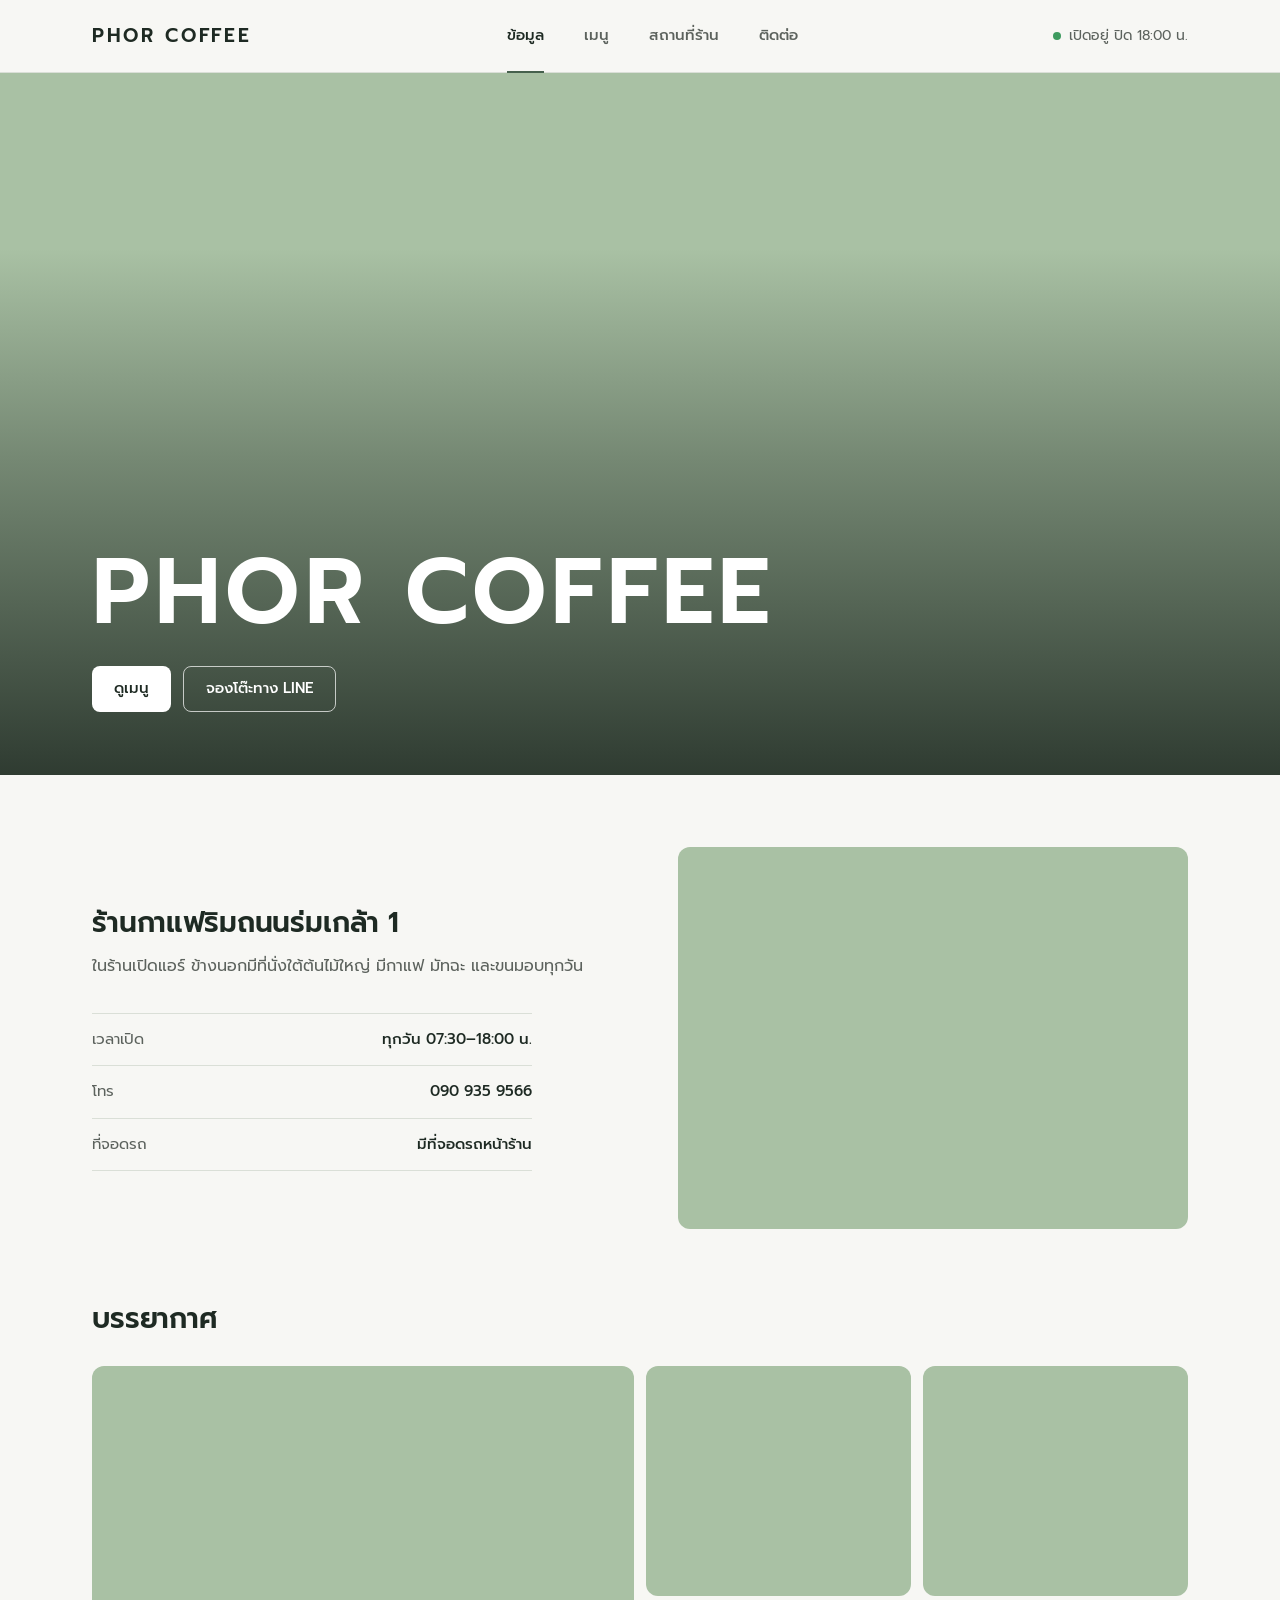
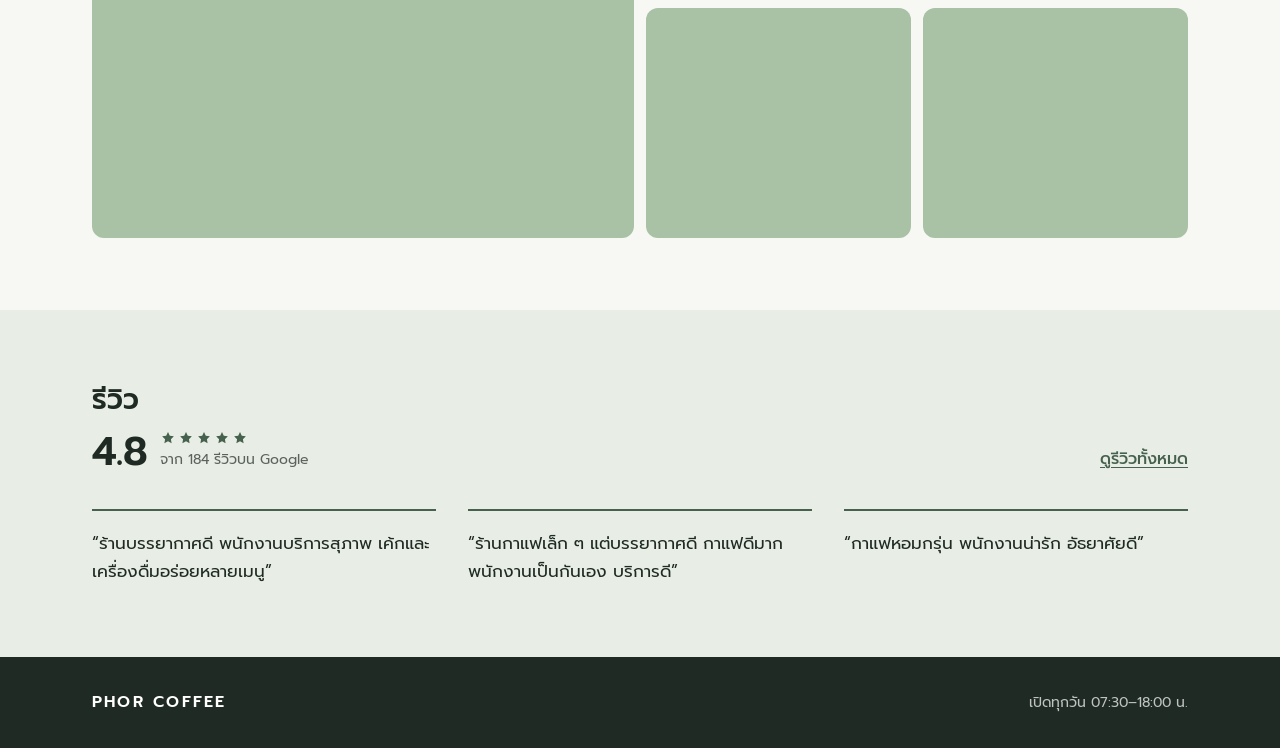
==== index.html @ 8ebaa5cd "Add files via upload" ====
<!doctype html>
<html lang="th">
<head>
<meta charset="utf-8">
<meta name="viewport" content="width=device-width, initial-scale=1, viewport-fit=cover">
<title>PHOR COFFEE ร้านกาแฟลาดกระบัง</title>
<meta name="description" content="PHOR COFFEE ร้านกาแฟสเปเชียลตี้ในบ้านสีเขียว ถนนร่มเกล้า 1 ลาดกระบัง กรุงเทพฯ เปิดทุกวัน 07:30–18:00 น. จองโต๊ะทาง LINE">
<!-- เว็บตัวอย่าง: กันไม่ให้ Google เก็บหน้า ลบบรรทัดนี้เมื่อร้านอนุมัติและขึ้นเว็บจริง -->
<meta name="robots" content="noindex, nofollow">
<meta name="theme-color" content="#F7F7F4">
<meta property="og:type" content="website">
<meta property="og:locale" content="th_TH">
<meta property="og:title" content="PHOR COFFEE ร้านกาแฟลาดกระบัง">
<meta property="og:description" content="ร้านกาแฟในบ้านสีเขียว ถนนร่มเกล้า 1 เปิดทุกวัน 07:30–18:00 น.">
<link rel="preconnect" href="https://fonts.googleapis.com">
<link rel="preconnect" href="https://fonts.gstatic.com" crossorigin>
<link rel="preconnect" href="https://lh3.googleusercontent.com">
<link href="https://fonts.googleapis.com/css2?family=Prompt:wght@300;400;500;600&display=swap" rel="stylesheet">
<link rel="stylesheet" href="assets/style.css">
</head>
<body>

<svg width="0" height="0" style="position:absolute" aria-hidden="true">
  <symbol id="i-star" viewBox="0 0 24 24"><path d="m12 3 2.7 5.6 6.1.9-4.4 4.3 1 6.1L12 17l-5.4 2.9 1-6.1L3.2 9.5l6.1-.9z"/></symbol>
  <symbol id="i-phone" viewBox="0 0 24 24"><path d="M5.5 4h3l1.8 4.5-2.2 1.4a11 11 0 0 0 6 6l1.4-2.2L20 15.5v3a1.5 1.5 0 0 1-1.6 1.5A16 16 0 0 1 4 5.6 1.5 1.5 0 0 1 5.5 4z"/></symbol>
  <symbol id="i-chat" viewBox="0 0 24 24"><path d="M20 11.5c0 4.1-3.6 7.5-8 7.5-1.1 0-2.2-.2-3.2-.6L4 20l1.3-3.6A7.2 7.2 0 0 1 4 11.5C4 7.4 7.6 4 12 4s8 3.4 8 7.5z"/></symbol>
  <symbol id="i-mail" viewBox="0 0 24 24"><rect x="3" y="5" width="18" height="14" rx="2"/><path d="m3.5 7 8.5 6 8.5-6"/></symbol>
  <symbol id="i-fb" viewBox="0 0 24 24"><path d="M14 21v-7h2.5l.5-3h-3V9.2c0-.9.3-1.5 1.6-1.5H17V5.1c-.3 0-1.2-.1-2.3-.1C12.4 5 11 6.4 11 8.9V11H8.5v3H11v7"/></symbol>
  <symbol id="i-ig" viewBox="0 0 24 24"><rect x="3.5" y="3.5" width="17" height="17" rx="5"/><circle cx="12" cy="12" r="4"/><circle cx="17" cy="7" r=".6"/></symbol>
  <symbol id="i-copy" viewBox="0 0 24 24"><rect x="9" y="9" width="11" height="11" rx="2"/><path d="M5 15V6a2 2 0 0 1 2-2h8"/></symbol>
  <symbol id="i-nav" viewBox="0 0 24 24"><path d="M3.5 11 20 4l-7 16.5-2-7.5z"/></symbol>
  <symbol id="i-chev" viewBox="0 0 24 24"><path d="m9 6 6 6-6 6"/></symbol>
</svg>

<header class="site-header">
  <div class="container header-row">
    <a href="index.html" class="brand" id="brand">PHOR COFFEE</a>
    <nav class="nav" aria-label="เมนูหลัก">
      <a href="index.html" aria-current="page">ข้อมูล</a>
      <a href="menu.html">เมนู</a>
      <a href="location.html">สถานที่ร้าน</a>
      <a href="contact.html">ติดต่อ</a>
    </nav>
    <div class="status" id="status" aria-live="polite"><span class="dot"></span><span class="txt"></span></div>
  </div>
</header>

<main id="main">
  <article class="page" id="page-info">
    <section class="hero">
      <img id="heroImg" alt="หน้าร้าน PHOR COFFEE อาคารสีเขียวริมถนนร่มเกล้า 1" fetchpriority="high" referrerpolicy="no-referrer">
      <div class="hero-content">
        <div class="container">
          <h1 id="heroTitle"></h1>
          <div class="actions">
            <a class="btn btn-light" href="menu.html">ดูเมนู</a>
            <a class="btn btn-outline-light js-line" target="_blank" rel="noopener">จองโต๊ะทาง LINE</a>
          </div>
        </div>
      </div>
    </section>


    <section class="section">
      <div class="container about">
        <div>
          <h2 class="h-sec" id="aboutTitle"></h2>
          <p class="prose muted" id="aboutText"></p>
          <dl class="quick" id="quick"></dl>
        </div>
        <figure class="ph" id="aboutImg"></figure>
      </div>
    </section>

    <section class="section">
      <div class="container">
        <h2 class="h-sec">บรรยากาศ</h2>
        <div class="gallery" id="gallery"></div>
      </div>
    </section>

    <section class="section-alt">
      <div class="container">
        <div class="reviews-head">
          <div>
            <h2 class="h-sec">รีวิว</h2>
            <div class="rating"><strong id="ratingNum"></strong><span><span class="stars" id="ratingStars"></span><span class="muted" id="ratingCount" style="font-size:14px"></span></span></div>
          </div>
          <a class="link js-gmaps" target="_blank" rel="noopener">ดูรีวิวทั้งหมด</a>
        </div>
        <ul class="quotes" id="quotes"></ul>
      </div>
    </section>
  </article>
</main>

<footer class="site-footer">
  <div class="container footer-grid">
    <span class="brand">PHOR COFFEE</span>
    <span id="footHours"></span>
  </div>
</footer>

<div class="mobile-bar">
  <a class="btn btn-secondary" id="barCall"><svg class="i" aria-hidden="true"><use href="#i-phone"/></svg>โทร</a>
  <a class="btn btn-primary js-line" target="_blank" rel="noopener">จองโต๊ะ</a>
</div>

<script src="assets/data.js"></script>
<script src="assets/common.js"></script>
<script src="assets/home.js"></script>
</body>
</html>
---- assets/style.css ----
/* ---------- tokens (สีทั้งหมดมาจากตัวอาคารร้าน) ---------- */
:root{
  --ink:#1E2A23;        /* เขียวเข้ม: ตัวหนังสือหลัก */
  --sage-700:#46614D;   /* เขียวเซจเข้ม: ปุ่ม ลิงก์ */
  --sage-800:#3A5240;   /* hover ของปุ่ม */
  --sage-300:#A9C1A4;   /* เขียวเซจผนังร้าน: พื้นตกแต่ง */
  --sage-100:#E8EEE5;   /* เขียวจาง: พื้นส่วน */
  --plaster:#F7F7F4;    /* ขาวปูน: พื้นหลังหลัก */
  --white:#FFFFFF;
  --stone:#5C625D;      /* เทาอิฐ: ข้อความรอง */
  --line:#DADFD7;       /* เส้นแบ่ง */

  --fs-xs:13px; --fs-sm:14px; --fs-md:16px; --fs-lg:20px; --fs-xl:28px; --fs-2xl:clamp(30px,4vw,40px);
  --r-sm:8px; --r-md:12px;
  --maxw:1160px; --gutter:clamp(16px,4vw,32px);
}
*,*::before,*::after{box-sizing:border-box}
*{margin:0;padding:0}
html{-webkit-text-size-adjust:100%;scroll-padding-top:120px}
body{font-family:'Prompt',system-ui,-apple-system,sans-serif;font-size:var(--fs-md);font-weight:400;line-height:1.7;color:var(--ink);background:var(--plaster);min-height:100vh;display:flex;flex-direction:column;-webkit-font-smoothing:antialiased}
img{display:block;max-width:100%}
a{color:inherit;text-decoration:none}
button{font:inherit;color:inherit;background:none;border:0;cursor:pointer}
svg.i{width:20px;height:20px;flex:none;fill:none;stroke:currentColor;stroke-width:1.6;stroke-linecap:round;stroke-linejoin:round}
:focus-visible{outline:2px solid var(--sage-700);outline-offset:3px;border-radius:4px}
.container{width:100%;max-width:var(--maxw);margin-inline:auto;padding-inline:var(--gutter)}

/* ---------- ตัวอักษร ---------- */
h1,h2,h3{font-weight:600;line-height:1.3;letter-spacing:-.005em}
.h-page{font-size:var(--fs-2xl)}
.h-sec{font-size:var(--fs-xl);margin-bottom:12px}
.muted{color:var(--stone)}
.prose{max-width:62ch;text-wrap:pretty}

/* ---------- ปุ่ม ---------- */
.btn{display:inline-flex;align-items:center;justify-content:center;gap:8px;min-height:46px;padding:0 22px;border-radius:var(--r-sm);font-size:15px;font-weight:500;transition:background-color .15s,color .15s,border-color .15s}
.btn-primary{background:var(--sage-700);color:var(--white)}
.btn-primary:hover{background:var(--sage-800)}
.btn-secondary{border:1px solid var(--ink);color:var(--ink)}
.btn-secondary:hover{background:var(--ink);color:var(--white)}
.btn-light{background:var(--white);color:var(--ink)}
.btn-light:hover{background:var(--sage-100)}
.btn-outline-light{border:1px solid rgba(255,255,255,.7);color:var(--white)}
.btn-outline-light:hover{background:rgba(255,255,255,.12)}
.link{color:var(--sage-700);font-weight:500;text-decoration:underline;text-underline-offset:3px;text-decoration-thickness:1px}
.link:hover{color:var(--sage-800)}

/* ---------- header ---------- */
.site-header{position:sticky;top:0;z-index:40;background:rgba(247,247,244,.96);backdrop-filter:saturate(1.2) blur(8px);border-bottom:1px solid var(--line)}
.header-row{display:flex;align-items:center;justify-content:space-between;gap:24px;height:72px}
.brand{font-size:19px;font-weight:600;letter-spacing:.14em}
.nav{display:flex;gap:4px;height:100%}
.nav a{position:relative;display:flex;align-items:center;padding:0 18px;font-size:15px;font-weight:500;color:var(--stone);transition:color .15s}
.nav a:hover{color:var(--ink)}
.nav a[aria-current="page"]{color:var(--ink)}
.nav a[aria-current="page"]::after{content:"";position:absolute;left:18px;right:18px;bottom:-1px;height:2px;background:var(--sage-700)}
.status{display:flex;align-items:center;gap:8px;font-size:var(--fs-sm);color:var(--stone);white-space:nowrap}
.status .dot{width:8px;height:8px;border-radius:50%;background:#A3A7A2}
.status.is-open .dot{background:#3E9B5F}
@media (max-width:860px){
  .header-row{height:56px}
  .status{display:none}
  .nav{position:absolute;left:0;right:0;top:56px;height:46px;background:var(--plaster);border-top:1px solid var(--line);display:grid;grid-template-columns:repeat(4,1fr);gap:0;padding:0 8px}
  .nav a{justify-content:center;padding:0 4px;font-size:14px}
  .nav a[aria-current="page"]::after{left:14%;right:14%}
  .site-header{padding-bottom:46px}
}

/* ---------- pages ---------- */
main{flex:1}
.page{animation:enter .28s ease-out}
@keyframes enter{from{opacity:0}to{opacity:1}}
.page-intro{padding:56px 0 32px;border-bottom:1px solid var(--line);margin-bottom:48px}
.section{padding:72px 0}
.section + .section{padding-top:0}
.section-alt{background:var(--sage-100);padding:72px 0}

/* ---------- รูป ---------- */
.ph{position:relative;overflow:hidden;background:var(--sage-300);border-radius:var(--r-md)}
.ph img{width:100%;height:100%;object-fit:cover}
.ph.failed img{display:none}

/* ===== หน้า: ข้อมูล ===== */
.hero{position:relative;height:min(78vh,720px);min-height:460px;background:var(--sage-300);overflow:hidden;color:var(--white)}
.hero img{position:absolute;inset:0;width:100%;height:100%;object-fit:cover;object-position:center 40%}
.hero::after{content:"";position:absolute;inset:0;background:linear-gradient(to top,rgba(20,30,24,.82) 0%,rgba(20,30,24,.35) 45%,rgba(20,30,24,0) 75%)}
.hero-content{position:absolute;inset:auto 0 0 0;z-index:1;padding-bottom:clamp(36px,7vh,64px)}
.hero h1{font-size:clamp(44px,8vw,92px);font-weight:600;letter-spacing:.05em;line-height:1.05;margin-bottom:24px}
.hero .actions{display:flex;flex-wrap:wrap;gap:12px}


.about{display:grid;grid-template-columns:1fr 1fr;gap:clamp(32px,6vw,80px);align-items:center}
.about .ph{aspect-ratio:4/3}
.quick{margin-top:32px;border-top:1px solid var(--line);max-width:440px}
.quick div{display:flex;justify-content:space-between;gap:16px;padding:13px 0;border-bottom:1px solid var(--line);font-size:15px}
.quick dt{color:var(--stone)}
.quick dd{font-weight:500;text-align:right}
.quick a:hover{color:var(--sage-700)}
@media (max-width:860px){.about{grid-template-columns:1fr}.about .ph{order:-1}}

.gallery{display:grid;grid-template-columns:repeat(4,1fr);grid-auto-rows:clamp(150px,18vw,230px);gap:12px;margin-top:28px}
.gallery .ph:first-child{grid-column:span 2;grid-row:span 2}
@media (max-width:760px){.gallery{grid-template-columns:1fr 1fr;grid-auto-rows:150px;gap:8px}}

.reviews-head{display:flex;flex-wrap:wrap;align-items:flex-end;justify-content:space-between;gap:16px}
.rating{display:flex;align-items:center;gap:12px}
.rating strong{font-size:40px;font-weight:600;line-height:1}
.stars{display:flex;gap:2px;color:var(--sage-700)}
.stars svg{width:16px;height:16px;fill:currentColor;stroke:none}
.quotes{display:grid;grid-template-columns:repeat(3,1fr);gap:32px;margin-top:36px;list-style:none}
.quotes li{border-top:2px solid var(--sage-700);padding-top:18px}
.quotes blockquote{font-size:17px;line-height:1.65;text-wrap:pretty}
@media (max-width:860px){.quotes{grid-template-columns:1fr;gap:24px}}

/* ===== หน้า: เมนู ===== */
.folders{display:grid;grid-template-columns:repeat(3,minmax(0,1fr));justify-items:center;align-items:end;gap:24px;padding-top:30px}
@media (max-width:860px){
  /* แถบเลื่อนตัดของที่ล้นออกไป จึงต้องเว้นที่ด้านบนไว้ให้แผ่นเมนูกางขึ้นมา */
  #page-menu .page-intro{margin-bottom:0}
  .folders{display:flex;gap:18px;overflow-x:auto;overscroll-behavior-x:contain;scroll-snap-type:x mandatory;scroll-padding-inline:var(--gutter);padding:56px var(--gutter) 20px;margin-inline:calc(var(--gutter) * -1);scrollbar-width:none}
  .folders::-webkit-scrollbar{display:none}
  .folders > .gf-root{scroll-snap-align:center}
}
.menu-list{margin-top:48px;scroll-margin-top:140px}
.menu-list-head{display:flex;align-items:baseline;justify-content:space-between;gap:16px;padding-bottom:12px;border-bottom:1px solid var(--ink)}
.menu-list-head h2{font-size:var(--fs-xl)}
.menu-list-head span{font-size:var(--fs-sm);color:var(--stone)}
.menu-list ul{list-style:none;columns:2;column-gap:clamp(40px,7vw,96px)}
.menu-list ul.swap{animation:list-in .35s ease-out}
@keyframes list-in{from{opacity:0;transform:translateY(6px)}to{opacity:1;transform:none}}
@media (max-width:760px){.menu-list ul{columns:1}}
.menu-item{display:flex;align-items:baseline;gap:12px;padding:14px 0;border-bottom:1px solid var(--line);break-inside:avoid;scroll-margin-top:160px}
.menu-item .name{font-weight:500}
.menu-item .desc{display:block;font-size:var(--fs-sm);color:var(--stone);font-weight:400;margin-top:2px}
.menu-item .leader{flex:1;min-width:16px;border-bottom:1px dotted #B9BEB6;transform:translateY(-5px)}
.menu-item .price{font-weight:500;font-variant-numeric:tabular-nums;white-space:nowrap}
.menu-item.flash{animation:flash 1.8s ease-out}
@keyframes flash{0%,35%{background:var(--sage-100);box-shadow:0 0 0 10px var(--sage-100)}100%{background:transparent;box-shadow:0 0 0 10px transparent}}
.menu-foot{margin-top:40px;font-size:var(--fs-sm);color:var(--stone)}

/* ----- แฟ้มกระจก: ดัดแปลงจากคอมโพเนนต์ Glass Folder Cards (กระจกขุ่นแบบสว่าง) ----- */
.gf-root{
  --gf-px:0; --gf-py:0;
  --gf-ease:cubic-bezier(.2,.8,.2,1);
  --gf-spring:cubic-bezier(.34,1.36,.5,1);
  --gf-hinge:0deg; --gf-lift:42px; --gf-spread:0px; --gf-fan:0deg; --gf-stack:15px;
  --gf-ink:var(--ink); --gf-ink-soft:rgba(30,42,35,.58);
  position:relative;display:inline-block;flex:none;vertical-align:top;
  font-family:'Prompt',system-ui,sans-serif;-webkit-tap-highlight-color:transparent;isolation:isolate;
}
.gf-root:hover,.gf-root:focus-within{--gf-hinge:-11deg;--gf-lift:-34px;--gf-spread:8px;--gf-fan:1.4deg;--gf-stack:10px}
.gf-root[data-open]{--gf-hinge:-24deg;--gf-lift:-96px;--gf-spread:40px;--gf-fan:5deg;--gf-stack:30px}
.gf-stage{position:absolute;left:0;top:0;width:340px;height:272px;transform-origin:0 0}
.gf-tilt{position:absolute;inset:0;transform:perspective(1400px) rotateX(calc(var(--gf-py) * -3deg)) rotateY(calc(var(--gf-px) * 4deg));transition:transform .9s var(--gf-ease)}
.gf-shadow{position:absolute;left:18px;right:18px;bottom:-6px;height:60px;border-radius:40px;background:rgba(30,42,35,.30);filter:blur(22px);transform:translateX(calc(var(--gf-px) * -8px));transition:transform .9s var(--gf-ease),opacity .9s var(--gf-ease)}
.gf-back{position:absolute;inset:0;overflow:hidden;background:linear-gradient(180deg,#eef2ec 0%,#dfe6dc 100%)}
.gf-art{position:absolute;left:-12px;top:-12px;width:364px;height:296px;max-width:none;object-fit:cover;opacity:0;filter:blur(14px) saturate(.6);transform:translate(calc(var(--gf-px) * -7px),calc(var(--gf-py) * -6px)) scale(1.02);transition:transform 1.1s var(--gf-ease),opacity 1.2s var(--gf-ease),filter 1.2s var(--gf-ease)}
.gf-art.is-loaded{opacity:1;filter:none}
.gf-back-sheen{position:absolute;inset:0;pointer-events:none;background:linear-gradient(180deg,rgba(255,255,255,.22) 0%,rgba(255,255,255,0) 22%),radial-gradient(120% 80% at 80% 0%,rgba(255,255,255,.16),rgba(255,255,255,0) 60%)}
.gf-rim{position:absolute;left:0;top:0;max-width:none;overflow:visible;pointer-events:none;fill:none}
.gf-back-rim{width:340px;height:272px}
.gf-back-rim path{stroke:rgba(255,255,255,.45);stroke-width:1}

.gf-files{position:absolute;inset:0;z-index:5;pointer-events:none;clip-path:inset(-400px -400px 10px -400px)}
.gf-sheet-slot{display:contents}
.gf-sheet{all:unset;box-sizing:border-box;position:absolute;left:34px;top:96px;width:272px;height:184px;border-radius:16px;overflow:hidden;cursor:pointer;pointer-events:auto;
  background:linear-gradient(180deg,#ffffff 0%,#f4f5f1 100%);
  box-shadow:inset 0 1px 0 rgba(255,255,255,.9),0 0 0 .5px rgba(30,42,35,.12),0 10px 26px -8px rgba(20,30,24,.28);
  transform-origin:50% 100%;
  transform:translate(calc(var(--gf-jx) + var(--gf-slot) * var(--gf-spread)),calc(var(--gf-lift) + var(--gf-depth) * var(--gf-stack) * -1)) rotate(calc(var(--gf-jr) + var(--gf-slot) * var(--gf-fan)));
  transition:transform .75s var(--gf-spring) calc(var(--gf-depth) * 40ms),box-shadow .4s var(--gf-ease),translate .9s var(--gf-ease),opacity .9s var(--gf-ease)}
.gf-sheet--art{background:#1e2a23}
.gf-root[data-open] .gf-sheet:hover,.gf-root[data-open] .gf-sheet:focus-visible{
  transform:translate(calc(var(--gf-jx) + var(--gf-slot) * var(--gf-spread)),calc(var(--gf-lift) + var(--gf-depth) * var(--gf-stack) * -1 - 18px)) rotate(calc(var(--gf-slot) * var(--gf-fan) * .6));
  box-shadow:inset 0 1px 0 rgba(255,255,255,.9),0 0 0 .5px rgba(30,42,35,.12),0 22px 40px -12px rgba(20,30,24,.42);transition-delay:0s}
.gf-sheet:focus-visible{outline:2px solid var(--sage-700);outline-offset:2px}
.gf-sheet-art{position:absolute;left:0;top:0;width:272px;height:184px;max-width:none;object-fit:cover;opacity:0;filter:blur(10px);transition:opacity .9s var(--gf-ease),filter .9s var(--gf-ease)}
.gf-sheet-art.is-loaded{opacity:1;filter:none}
.gf-sheet--art::after{content:"";position:absolute;inset:0;border-radius:inherit;pointer-events:none;background:linear-gradient(180deg,rgba(0,0,0,.46) 0%,rgba(0,0,0,0) 36%);box-shadow:inset 0 0 0 1px rgba(255,255,255,.2)}
.gf-sheet-head{position:absolute;left:14px;right:14px;top:10px;z-index:1;display:flex;align-items:baseline;justify-content:space-between;gap:10px;white-space:nowrap}
.gf-sheet-name{overflow:hidden;text-overflow:ellipsis;font-size:14px;font-weight:500;color:var(--ink)}
.gf-sheet-meta{flex:none;font-size:12px;font-variant-numeric:tabular-nums;color:rgba(30,42,35,.55)}
.gf-sheet--art .gf-sheet-name{color:#fff}
.gf-sheet--art .gf-sheet-meta{color:rgba(255,255,255,.78)}
.gf-lines{position:absolute;left:14px;right:14px;top:44px;display:flex;flex-direction:column;gap:9px}
.gf-lines i{display:block;height:5px;border-radius:3px;background:rgba(30,42,35,.08)}
.gf-lines i:first-child{height:9px;margin-bottom:4px;background:rgba(30,42,35,.14)}

.gf-front{position:absolute;left:0;top:74px;width:340px;height:198px;z-index:10;-webkit-backdrop-filter:blur(22px) saturate(1.5);backdrop-filter:blur(22px) saturate(1.5);transform-origin:50% 100%;transform:perspective(760px) rotateX(var(--gf-hinge));transition:transform .8s var(--gf-spring),translate 1s var(--gf-ease),opacity 1s var(--gf-ease)}
.gf-tint{position:absolute;inset:0;background:linear-gradient(180deg,rgba(255,255,255,.16) 0%,rgba(255,255,255,.5) 42%,rgba(251,251,248,.93) 100%)}
.gf-spec{position:absolute;inset:0;pointer-events:none;mix-blend-mode:soft-light;opacity:.9;background:radial-gradient(260px 200px at calc(50% + var(--gf-px) * 46%) calc(30% + var(--gf-py) * 40%),rgba(255,255,255,.5),rgba(255,255,255,0) 70%)}
.gf-front-rim{width:340px;height:198px}
.gf-front-rim path{stroke-width:2.4;transition:stroke-width .3s var(--gf-ease)}
.gf-hit{all:unset;position:absolute;inset:0;z-index:1;cursor:pointer}
.gf-hit:focus-visible ~ .gf-label .gf-title{text-decoration:underline;text-decoration-thickness:1.5px;text-underline-offset:5px}
.gf-front:has(.gf-hit:focus-visible) .gf-front-rim path{stroke-width:5}
.gf-label{position:absolute;left:28px;bottom:30px;z-index:2;display:flex;flex-direction:column;gap:2px;max-width:220px;pointer-events:none;color:var(--gf-ink)}
.gf-title{font-size:21px;font-weight:600;line-height:1.3;overflow:hidden;text-overflow:ellipsis;white-space:nowrap}
.gf-meta{display:flex;align-items:center;gap:7px;font-size:13px;color:var(--gf-ink-soft);white-space:nowrap}
.gf-meta::before{content:"";width:7px;height:7px;border-radius:50%;background:var(--sage-700);transform:scale(0);transition:transform .35s var(--gf-spring)}
.gf-root[data-active] .gf-meta::before{transform:scale(1)}
.gf-root[data-active] .gf-meta{color:var(--sage-700)}

.gf-root:not([data-entered]) .gf-back,.gf-root:not([data-entered]) .gf-back-rim{translate:0 22px;opacity:0}
.gf-root:not([data-entered]) .gf-sheet{translate:0 -120px;opacity:0}
.gf-root:not([data-entered]) .gf-front{translate:0 46px;opacity:0}
.gf-root:not([data-entered]) .gf-shadow{opacity:0}
.gf-back,.gf-back-rim{transition:translate 1s var(--gf-ease),opacity .9s var(--gf-ease)}
.gf-root[data-entered] .gf-sheet{transition-delay:calc(var(--gf-depth) * 40ms),0s,calc(.18s + var(--gf-depth) * 90ms),calc(.18s + var(--gf-depth) * 90ms)}
.gf-root[data-entered] .gf-front{transition-delay:0s,.42s,.42s}
@media (prefers-reduced-motion:reduce){
  .gf-root *,.gf-root *::before,.gf-root *::after{transition-duration:0s!important;transition-delay:0s!important;animation:none!important}
  .gf-tilt{transform:none}
}

/* ===== หน้า: สถานที่ร้าน ===== */
.loc{display:grid;grid-template-columns:1.3fr 1fr;gap:clamp(28px,5vw,64px);align-items:start}
.map{aspect-ratio:4/3;border-radius:var(--r-md);overflow:hidden;background:var(--sage-100);border:1px solid var(--line)}
.map iframe{width:100%;height:100%;border:0;display:block}
.detail{border-top:1px solid var(--line)}
.detail > div{padding:20px 0;border-bottom:1px solid var(--line)}
.detail dt{font-size:var(--fs-sm);color:var(--stone);margin-bottom:4px}
.detail dd{font-weight:500}
.copy-btn{display:inline-flex;align-items:center;gap:6px;margin-top:8px;font-size:var(--fs-sm);font-weight:500;color:var(--sage-700)}
.copy-btn svg{width:16px;height:16px}
.copy-btn:hover{color:var(--sage-800)}
.hours{width:100%;border-collapse:collapse;font-size:15px}
.hours td{padding:3px 0}
.hours td:last-child{text-align:right;font-variant-numeric:tabular-nums}
.hours .today td{font-weight:600;color:var(--sage-700)}
.loc .actions{display:flex;flex-wrap:wrap;gap:12px;margin-top:24px}
@media (max-width:860px){.loc{grid-template-columns:1fr}}

/* ===== หน้า: ติดต่อ ===== */
.contact{display:grid;grid-template-columns:1fr 1fr;gap:clamp(32px,6vw,80px);align-items:start}
.contact .ph{aspect-ratio:5/4}
.channels{list-style:none;border-top:1px solid var(--line)}
.channels a{display:flex;align-items:center;gap:16px;padding:20px 4px;border-bottom:1px solid var(--line);transition:background-color .15s}
.channels a:hover{background:var(--white)}
.channels .ic{display:grid;place-items:center;width:44px;height:44px;border-radius:50%;background:var(--sage-100);color:var(--sage-700);flex:none}
.channels small{display:block;font-size:var(--fs-sm);color:var(--stone)}
.channels b{font-weight:500;word-break:break-word}
.channels .go{margin-left:auto;color:var(--stone)}
@media (max-width:860px){.contact{grid-template-columns:1fr}.contact .ph{aspect-ratio:16/10;order:-1}}

/* ---------- footer ---------- */
.site-footer{background:var(--ink);color:rgba(255,255,255,.72);font-size:var(--fs-sm);padding:32px 0}
.footer-grid{display:flex;flex-wrap:wrap;align-items:center;justify-content:space-between;gap:12px 24px}
.site-footer .brand{color:var(--white);font-size:16px}

/* ---------- แถบล่างบนมือถือ ---------- */
.mobile-bar{display:none}
@media (max-width:760px){
  .mobile-bar{display:grid;grid-template-columns:1fr 1fr;gap:10px;position:fixed;left:0;right:0;bottom:0;z-index:40;padding:10px var(--gutter) calc(10px + env(safe-area-inset-bottom));background:var(--white);border-top:1px solid var(--line)}
  .site-footer{padding-bottom:calc(100px + env(safe-area-inset-bottom))}
}
@media (prefers-reduced-motion:reduce){*{animation:none!important;transition:none!important}}
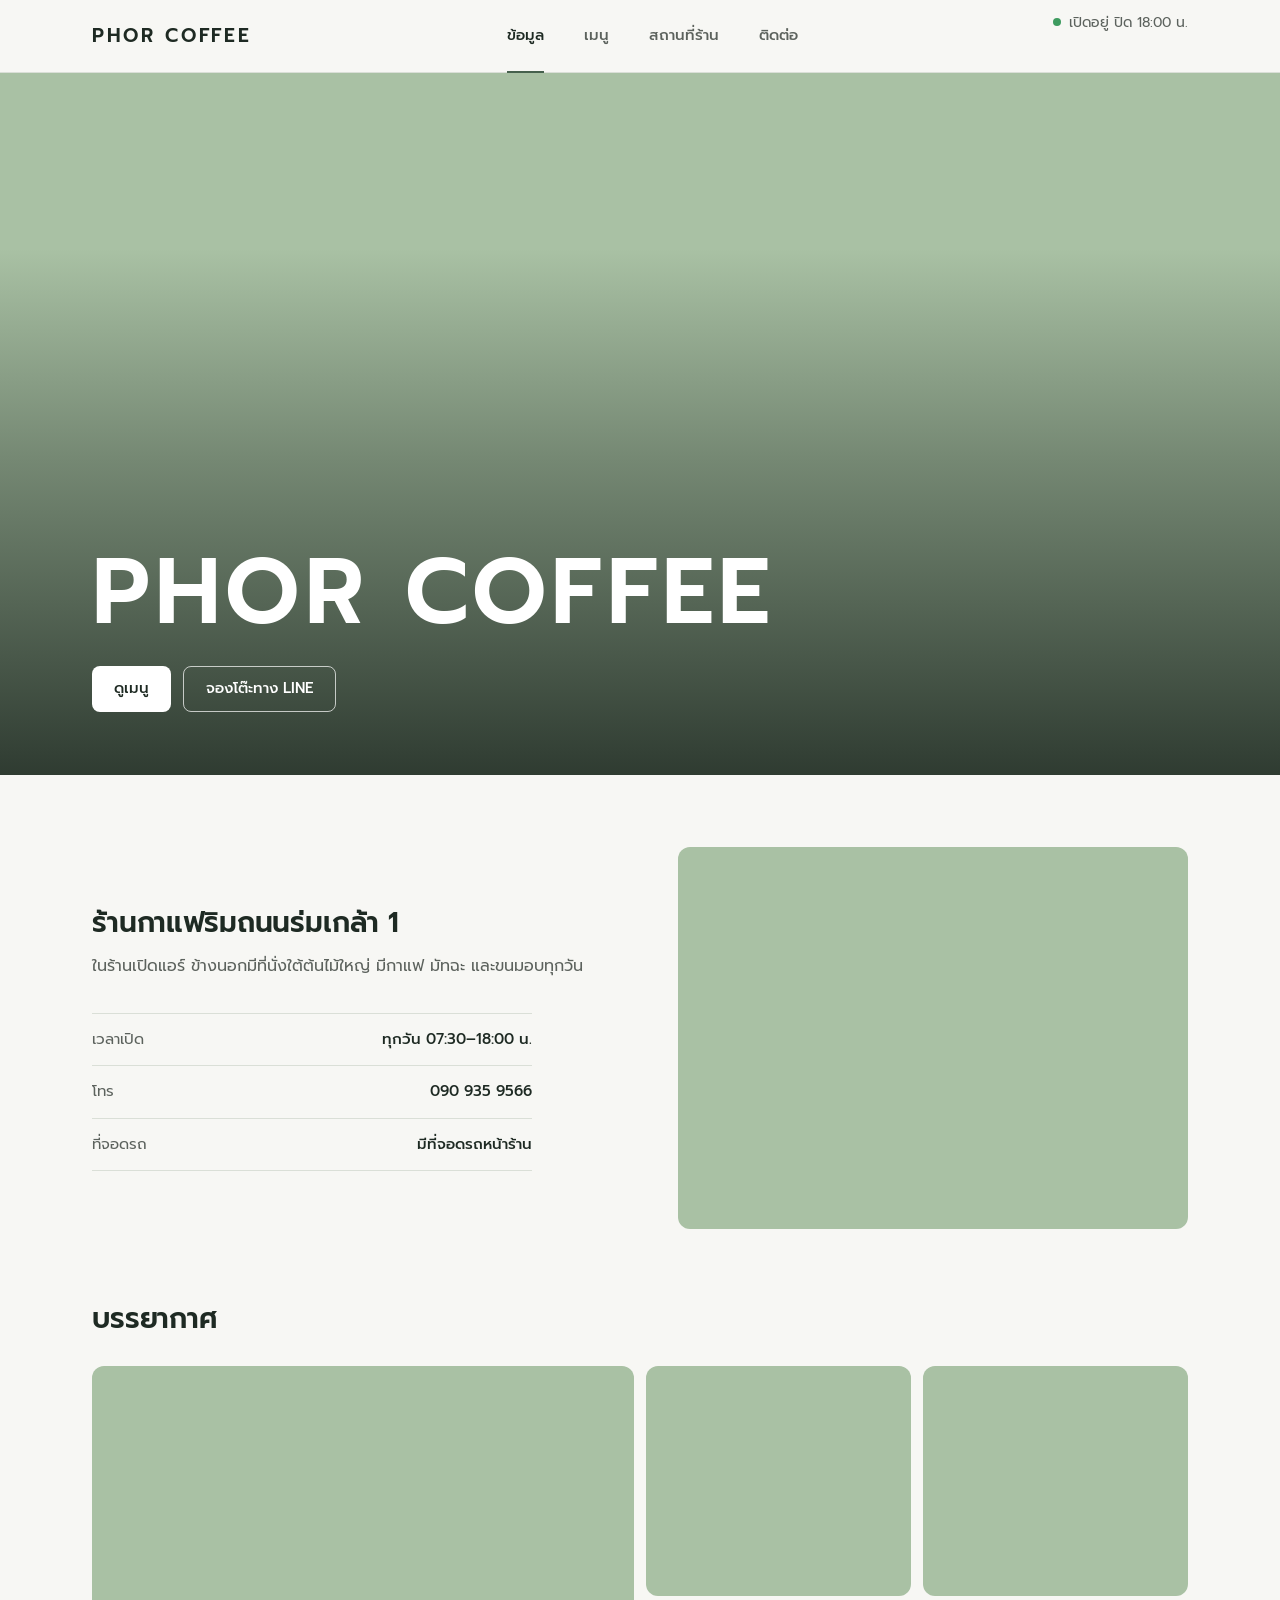
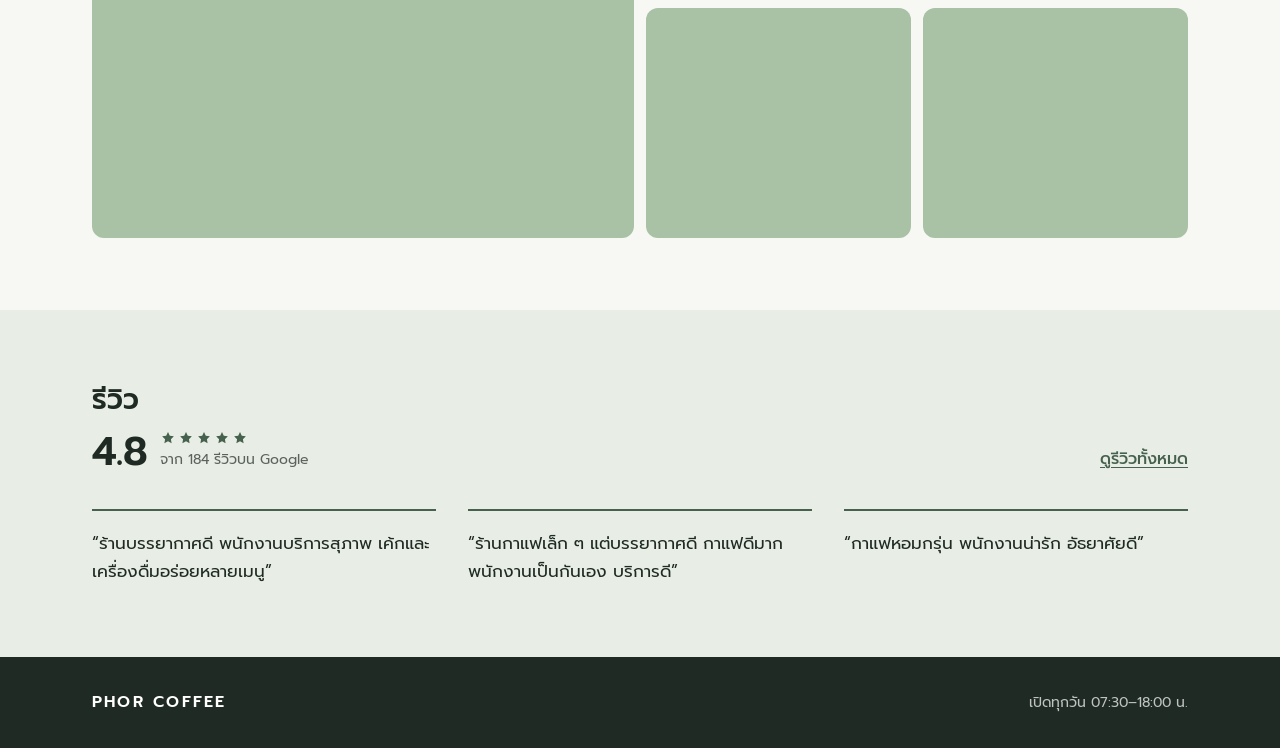
==== commit 90682e48: "Add files via upload" ====
--- a/index.html
+++ b/index.html
@@ -16,6 +16,7 @@
 <link rel="preconnect" href="https://fonts.gstatic.com" crossorigin>
 <link rel="preconnect" href="https://lh3.googleusercontent.com">
 <link href="https://fonts.googleapis.com/css2?family=Prompt:wght@300;400;500;600&display=swap" rel="stylesheet">
+<script>(function(){var t;try{t=localStorage.getItem("phor-theme")}catch(e){}if(t!=="light"&&t!=="dark")t=matchMedia("(prefers-color-scheme: dark)").matches?"dark":"light";document.documentElement.setAttribute("data-theme",t);var m=document.querySelector('meta[name="theme-color"]');if(m)m.content=t==="dark"?"#121A15":"#F7F7F4"})()</script>
 <link rel="stylesheet" href="assets/style.css">
 </head>
 <body>
@@ -41,7 +42,10 @@
       <a href="location.html">สถานที่ร้าน</a>
       <a href="contact.html">ติดต่อ</a>
     </nav>
-    <div class="status" id="status" aria-live="polite"><span class="dot"></span><span class="txt"></span></div>
+    <div class="header-end">
+      <div class="status" id="status" aria-live="polite"><span class="dot"></span><span class="txt"></span></div>
+      <button type="button" class="theme-toggle" id="themeToggle" role="switch" aria-checked="false" aria-label="โหมดมืด"><span class="tg-row"><span class="tg-slot tg-knob"><svg viewBox="0 0 24 24" aria-hidden="true" class="tg-when-light"><circle cx="12" cy="12" r="4"/><path d="M12 2v2"/><path d="M12 20v2"/><path d="m4.93 4.93 1.41 1.41"/><path d="m17.66 17.66 1.41 1.41"/><path d="M2 12h2"/><path d="M20 12h2"/><path d="m6.34 17.66-1.41 1.41"/><path d="m19.07 4.93-1.41 1.41"/></svg><svg viewBox="0 0 24 24" aria-hidden="true" class="tg-when-dark"><path d="M12 3a6 6 0 0 0 9 9 9 9 0 1 1-9-9Z"/></svg></span><span class="tg-slot tg-other"><svg viewBox="0 0 24 24" aria-hidden="true" class="tg-when-light"><path d="M12 3a6 6 0 0 0 9 9 9 9 0 1 1-9-9Z"/></svg><svg viewBox="0 0 24 24" aria-hidden="true" class="tg-when-dark"><circle cx="12" cy="12" r="4"/><path d="M12 2v2"/><path d="M12 20v2"/><path d="m4.93 4.93 1.41 1.41"/><path d="m17.66 17.66 1.41 1.41"/><path d="M2 12h2"/><path d="M20 12h2"/><path d="m6.34 17.66-1.41 1.41"/><path d="m19.07 4.93-1.41 1.41"/></svg></span></span></button>
+    </div>
   </div>
 </header>
 
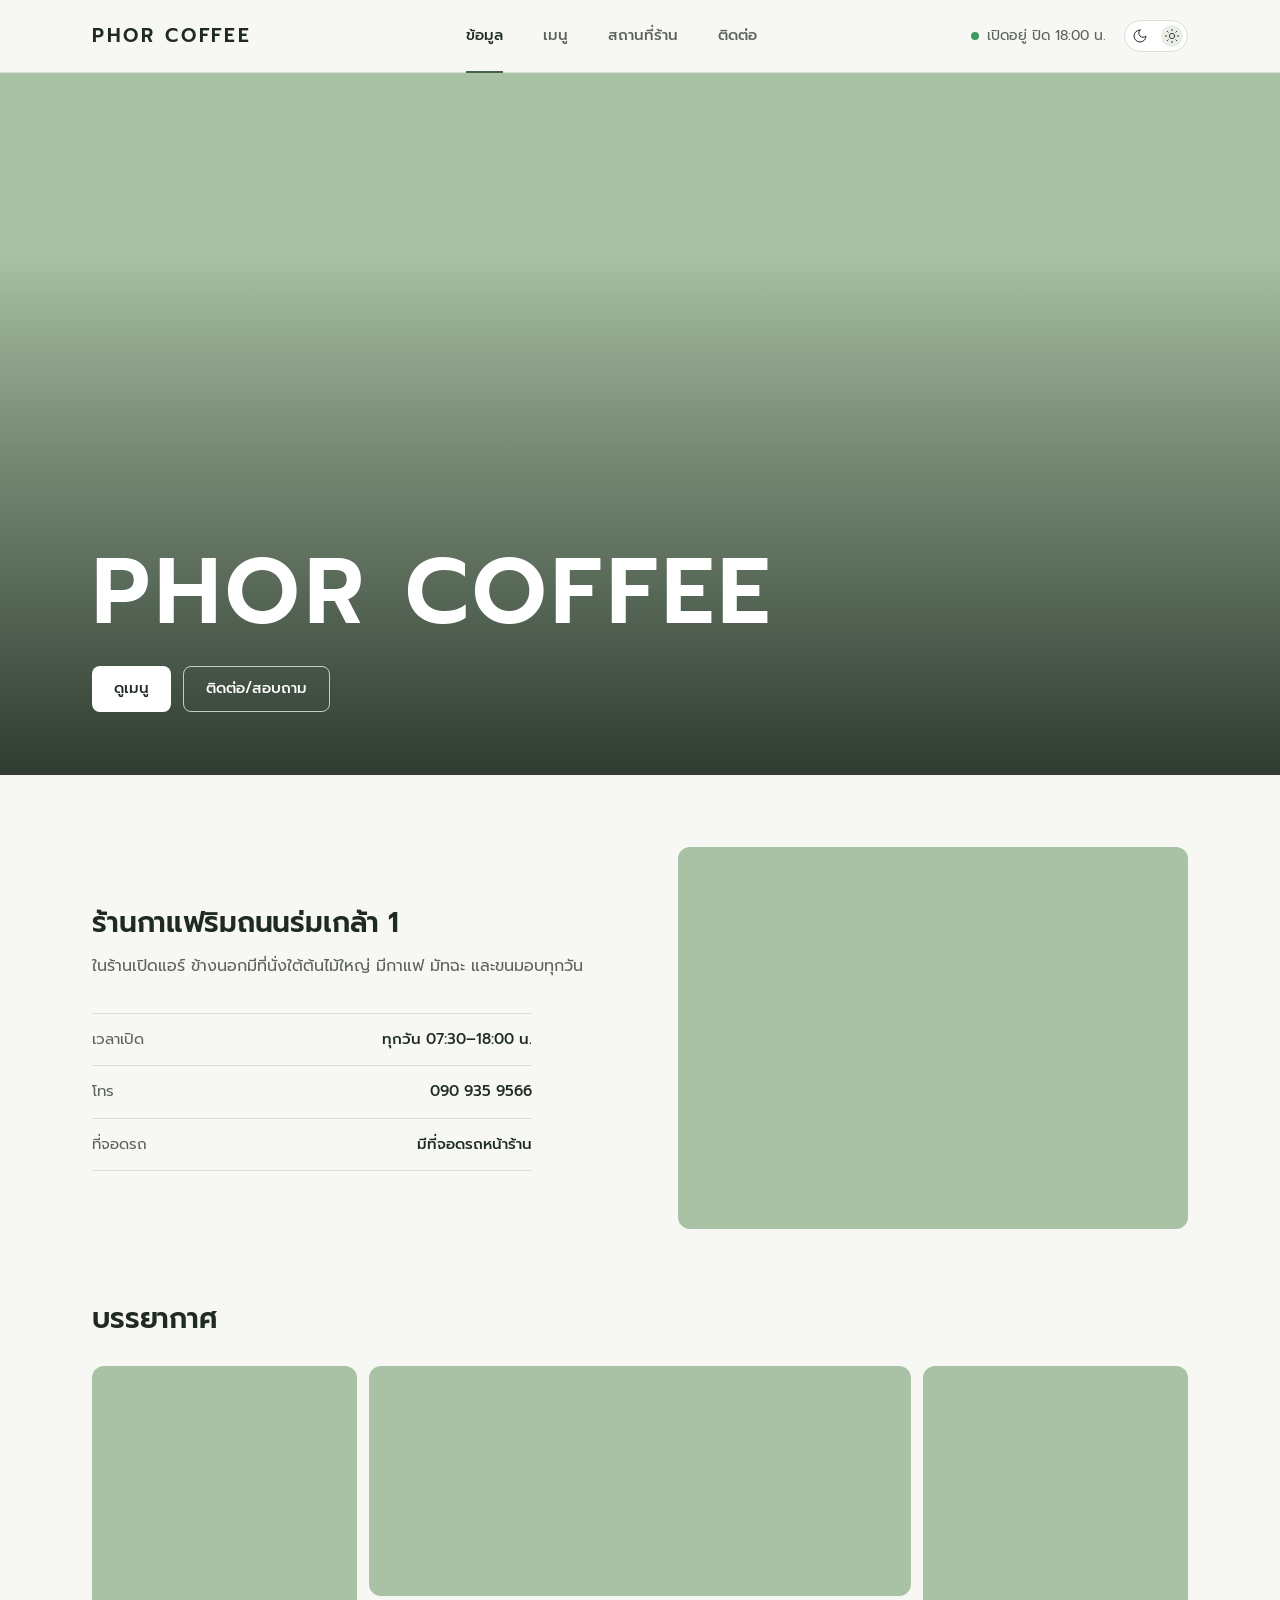
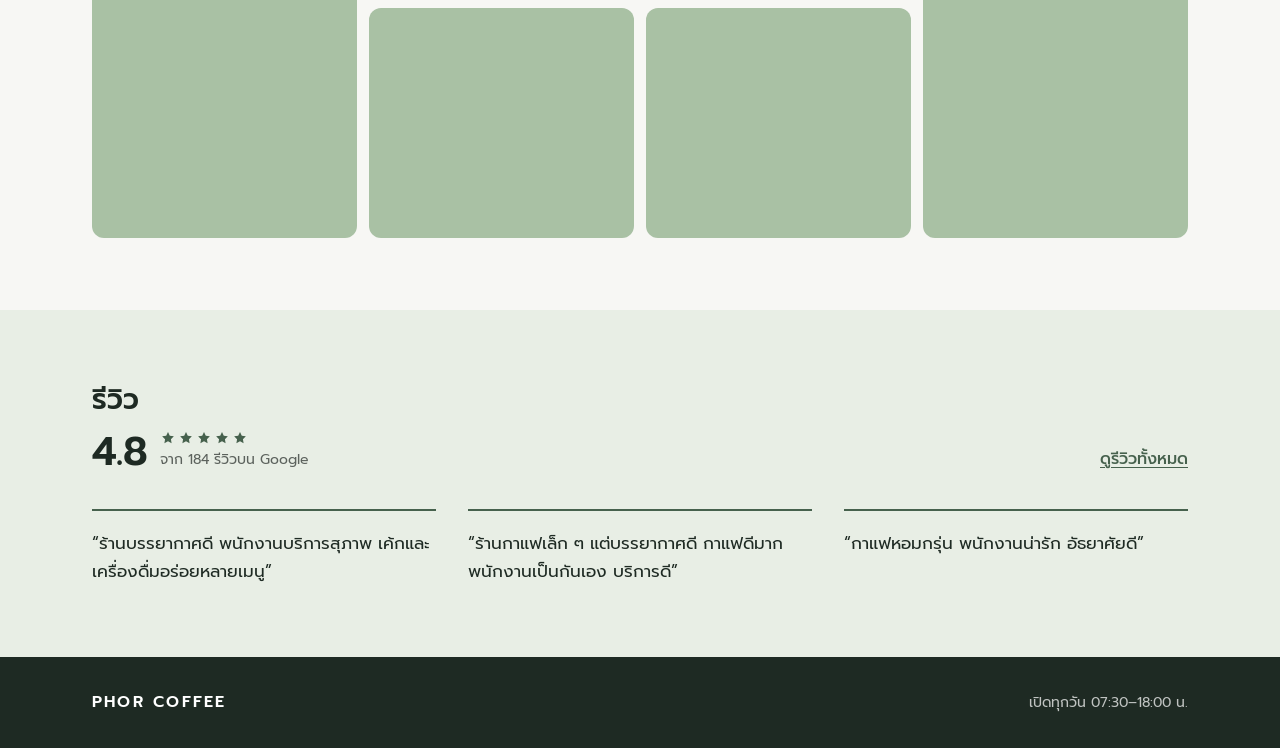
==== commit 5e898a2d: "Add files via upload" ====
--- a/index.html
+++ b/index.html
@@ -4,7 +4,7 @@
 <meta charset="utf-8">
 <meta name="viewport" content="width=device-width, initial-scale=1, viewport-fit=cover">
 <title>PHOR COFFEE ร้านกาแฟลาดกระบัง</title>
-<meta name="description" content="PHOR COFFEE ร้านกาแฟสเปเชียลตี้ในบ้านสีเขียว ถนนร่มเกล้า 1 ลาดกระบัง กรุงเทพฯ เปิดทุกวัน 07:30–18:00 น. จองโต๊ะทาง LINE">
+<meta name="description" content="PHOR COFFEE ร้านกาแฟสเปเชียลตี้ในบ้านสีเขียว ถนนร่มเกล้า 1 ลาดกระบัง กรุงเทพฯ เปิดทุกวัน 07:30–18:00 น. ติดต่อสอบถามทาง LINE">
 <!-- เว็บตัวอย่าง: กันไม่ให้ Google เก็บหน้า ลบบรรทัดนี้เมื่อร้านอนุมัติและขึ้นเว็บจริง -->
 <meta name="robots" content="noindex, nofollow">
 <meta name="theme-color" content="#F7F7F4">
@@ -58,7 +58,7 @@
           <h1 id="heroTitle"></h1>
           <div class="actions">
             <a class="btn btn-light" href="menu.html">ดูเมนู</a>
-            <a class="btn btn-outline-light js-line" target="_blank" rel="noopener">จองโต๊ะทาง LINE</a>
+            <a class="btn btn-outline-light js-line" target="_blank" rel="noopener">ติดต่อ/สอบถาม</a>
           </div>
         </div>
       </div>
@@ -107,7 +107,7 @@
 
 <div class="mobile-bar">
   <a class="btn btn-secondary" id="barCall"><svg class="i" aria-hidden="true"><use href="#i-phone"/></svg>โทร</a>
-  <a class="btn btn-primary js-line" target="_blank" rel="noopener">จองโต๊ะ</a>
+  <a class="btn btn-primary js-line" target="_blank" rel="noopener">ติดต่อ/สอบถาม</a>
 </div>
 
 <script src="assets/data.js"></script>
--- a/assets/style.css
+++ b/assets/style.css
@@ -1,66 +1,99 @@
 /* ---------- tokens (สีทั้งหมดมาจากตัวอาคารร้าน) ---------- */
 :root{
-  --ink:#1E2A23;        /* เขียวเข้ม: ตัวหนังสือหลัก */
-  --sage-700:#46614D;   /* เขียวเซจเข้ม: ปุ่ม ลิงก์ */
-  --sage-800:#3A5240;   /* hover ของปุ่ม */
-  --sage-300:#A9C1A4;   /* เขียวเซจผนังร้าน: พื้นตกแต่ง */
-  --sage-100:#E8EEE5;   /* เขียวจาง: พื้นส่วน */
-  --plaster:#F7F7F4;    /* ขาวปูน: พื้นหลังหลัก */
-  --white:#FFFFFF;
-  --stone:#5C625D;      /* เทาอิฐ: ข้อความรอง */
-  --line:#DADFD7;       /* เส้นแบ่ง */
+  /* สีทั้งหมดมาจากตัวอาคารร้าน  โหมดสว่าง = ร้านตอนกลางวัน */
+  --bg:#F7F7F4;           /* ขาวปูน: พื้นหลังหลัก */
+  --surface:#FFFFFF;      /* พื้นผิวที่ยกขึ้น: แถบล่างมือถือ แถวที่ชี้ */
+  --text:#1E2A23;         /* เขียวเข้ม: ตัวหนังสือหลัก */
+  --text-2:#5C625D;       /* เทาอิฐ: ข้อความรอง */
+  --line:#DADFD7;         /* เส้นแบ่ง */
+  --accent:#46614D;       /* เขียวเซจเข้ม: ปุ่ม ลิงก์ ไอคอน */
+  --accent-hover:#3A5240;
+  --on-accent:#FFFFFF;    /* ตัวหนังสือบนปุ่มหลัก */
+  --accent-soft:#E8EEE5;  /* เขียวจาง: พื้นส่วนรีวิว วงไอคอน */
+  --placeholder:#A9C1A4;  /* เขียวเซจผนังร้าน: พื้นรอรูปโหลด */
+  --header-bg:rgba(247,247,244,.96);
+  --leader:#B9BEB6;       /* เส้นจุดในรายการเมนู */
+  --footer-bg:#1E2A23; --footer-text:rgba(255,255,255,.72); --footer-strong:#FFFFFF; --footer-line:transparent;
+  --status-off:#A3A7A2; --status-on:#3E9B5F;
+  /* ปุ่มสลับโหมด */
+  --tg-track:#FFFFFF; --tg-border:#DADFD7; --tg-knob:#E8EEE5; --tg-knob-icon:#3A4A40; --tg-other-icon:#1E2A23;
+  color-scheme:light;
 
   --fs-xs:13px; --fs-sm:14px; --fs-md:16px; --fs-lg:20px; --fs-xl:28px; --fs-2xl:clamp(30px,4vw,40px);
   --r-sm:8px; --r-md:12px;
   --maxw:1160px; --gutter:clamp(16px,4vw,32px);
 }
+/* โหมดมืด = ร้านตอนกลางคืน: เขียวเข้มเกือบดำ ตัวหนังสือขาวอมเขียว ปุ่มเป็นเขียวเซจของผนังร้าน */
+:root[data-theme="dark"]{
+  --bg:#121A15;
+  --surface:#1A241E;
+  --text:#E4EAE2;
+  --text-2:#A3ADA5;
+  --line:#2C3A31;
+  --accent:#A9C1A4;
+  --accent-hover:#BFD3BA;
+  --on-accent:#12201A;
+  --accent-soft:#1F2C24;
+  --placeholder:#2F4637;
+  --header-bg:rgba(18,26,21,.92);
+  --leader:#45554A;
+  --footer-bg:#0C120E; --footer-text:rgba(228,234,226,.66); --footer-strong:#E4EAE2; --footer-line:#2C3A31;
+  --status-off:#6F7A72; --status-on:#5FCB85;
+  --tg-track:#0C120E; --tg-border:#2C3A31; --tg-knob:#26332B; --tg-knob-icon:#FFFFFF; --tg-other-icon:#7D8A81;
+  color-scheme:dark;
+}
 *,*::before,*::after{box-sizing:border-box}
 *{margin:0;padding:0}
 html{-webkit-text-size-adjust:100%;scroll-padding-top:120px}
-body{font-family:'Prompt',system-ui,-apple-system,sans-serif;font-size:var(--fs-md);font-weight:400;line-height:1.7;color:var(--ink);background:var(--plaster);min-height:100vh;display:flex;flex-direction:column;-webkit-font-smoothing:antialiased}
+body{font-family:'Prompt',system-ui,-apple-system,sans-serif;font-size:var(--fs-md);font-weight:400;line-height:1.7;color:var(--text);background:var(--bg);min-height:100vh;display:flex;flex-direction:column;-webkit-font-smoothing:antialiased}
 img{display:block;max-width:100%}
 a{color:inherit;text-decoration:none}
 button{font:inherit;color:inherit;background:none;border:0;cursor:pointer}
 svg.i{width:20px;height:20px;flex:none;fill:none;stroke:currentColor;stroke-width:1.6;stroke-linecap:round;stroke-linejoin:round}
-:focus-visible{outline:2px solid var(--sage-700);outline-offset:3px;border-radius:4px}
+:focus-visible{outline:2px solid var(--accent);outline-offset:3px;border-radius:4px}
 .container{width:100%;max-width:var(--maxw);margin-inline:auto;padding-inline:var(--gutter)}
 
 /* ---------- ตัวอักษร ---------- */
 h1,h2,h3{font-weight:600;line-height:1.3;letter-spacing:-.005em}
 .h-page{font-size:var(--fs-2xl)}
 .h-sec{font-size:var(--fs-xl);margin-bottom:12px}
-.muted{color:var(--stone)}
+.muted{color:var(--text-2)}
 .prose{max-width:62ch;text-wrap:pretty}
 
 /* ---------- ปุ่ม ---------- */
 .btn{display:inline-flex;align-items:center;justify-content:center;gap:8px;min-height:46px;padding:0 22px;border-radius:var(--r-sm);font-size:15px;font-weight:500;transition:background-color .15s,color .15s,border-color .15s}
-.btn-primary{background:var(--sage-700);color:var(--white)}
-.btn-primary:hover{background:var(--sage-800)}
-.btn-secondary{border:1px solid var(--ink);color:var(--ink)}
-.btn-secondary:hover{background:var(--ink);color:var(--white)}
-.btn-light{background:var(--white);color:var(--ink)}
-.btn-light:hover{background:var(--sage-100)}
-.btn-outline-light{border:1px solid rgba(255,255,255,.7);color:var(--white)}
+.btn-primary{background:var(--accent);color:var(--on-accent)}
+.btn-primary:hover{background:var(--accent-hover)}
+.btn-secondary{border:1px solid var(--text);color:var(--text)}
+.btn-secondary:hover{background:var(--text);color:var(--bg)}
+.btn-light{background:#FFFFFF;color:#1E2A23}   /* อยู่บนรูปหน้าร้านเสมอ ทั้งสองโหมด */
+.btn-light:hover{background:#E8EEE5}
+.btn-outline-light{border:1px solid rgba(255,255,255,.7);color:#FFFFFF}
 .btn-outline-light:hover{background:rgba(255,255,255,.12)}
-.link{color:var(--sage-700);font-weight:500;text-decoration:underline;text-underline-offset:3px;text-decoration-thickness:1px}
-.link:hover{color:var(--sage-800)}
+.link{color:var(--accent);font-weight:500;text-decoration:underline;text-underline-offset:3px;text-decoration-thickness:1px}
+.link:hover{color:var(--accent-hover)}
 
 /* ---------- header ---------- */
-.site-header{position:sticky;top:0;z-index:40;background:rgba(247,247,244,.96);backdrop-filter:saturate(1.2) blur(8px);border-bottom:1px solid var(--line)}
+.site-header{position:sticky;top:0;z-index:40;background:var(--header-bg);backdrop-filter:saturate(1.2) blur(8px);border-bottom:1px solid var(--line)}
 .header-row{display:flex;align-items:center;justify-content:space-between;gap:24px;height:72px}
 .brand{font-size:19px;font-weight:600;letter-spacing:.14em}
 .nav{display:flex;gap:4px;height:100%}
-.nav a{position:relative;display:flex;align-items:center;padding:0 18px;font-size:15px;font-weight:500;color:var(--stone);transition:color .15s}
-.nav a:hover{color:var(--ink)}
-.nav a[aria-current="page"]{color:var(--ink)}
-.nav a[aria-current="page"]::after{content:"";position:absolute;left:18px;right:18px;bottom:-1px;height:2px;background:var(--sage-700)}
-.status{display:flex;align-items:center;gap:8px;font-size:var(--fs-sm);color:var(--stone);white-space:nowrap}
-.status .dot{width:8px;height:8px;border-radius:50%;background:#A3A7A2}
-.status.is-open .dot{background:#3E9B5F}
-@media (max-width:860px){
+.nav a{position:relative;display:flex;align-items:center;padding:0 18px;font-size:15px;font-weight:500;color:var(--text-2);transition:color .15s}
+.nav a:hover{color:var(--text)}
+.nav a[aria-current="page"]{color:var(--text)}
+.nav a[aria-current="page"]::after{content:"";position:absolute;left:18px;right:18px;bottom:-1px;height:2px;background:var(--accent)}
+.header-end{display:flex;align-items:center;gap:18px}
+.status{display:flex;align-items:center;gap:8px;font-size:var(--fs-sm);color:var(--text-2);white-space:nowrap}
+.status .dot{width:8px;height:8px;border-radius:50%;background:var(--status-off)}
+.status.is-open .dot{background:var(--status-on)}
+@media (max-width:1023px){
+  .status{display:none}
+  .nav a{padding:0 14px}
+  .nav a[aria-current="page"]::after{left:14px;right:14px}
+}
+@media (max-width:699px){
   .header-row{height:56px}
-  .status{display:none}
-  .nav{position:absolute;left:0;right:0;top:56px;height:46px;background:var(--plaster);border-top:1px solid var(--line);display:grid;grid-template-columns:repeat(4,1fr);gap:0;padding:0 8px}
+  .nav{position:absolute;left:0;right:0;top:56px;height:46px;background:var(--bg);border-top:1px solid var(--line);display:grid;grid-template-columns:repeat(4,1fr);gap:0;padding:0 8px}
   .nav a{justify-content:center;padding:0 4px;font-size:14px}
   .nav a[aria-current="page"]::after{left:14%;right:14%}
   .site-header{padding-bottom:46px}
@@ -73,15 +106,15 @@
 .page-intro{padding:56px 0 32px;border-bottom:1px solid var(--line);margin-bottom:48px}
 .section{padding:72px 0}
 .section + .section{padding-top:0}
-.section-alt{background:var(--sage-100);padding:72px 0}
+.section-alt{background:var(--accent-soft);padding:72px 0}
 
 /* ---------- รูป ---------- */
-.ph{position:relative;overflow:hidden;background:var(--sage-300);border-radius:var(--r-md)}
+.ph{position:relative;overflow:hidden;background:var(--placeholder);border-radius:var(--r-md)}
 .ph img{width:100%;height:100%;object-fit:cover}
 .ph.failed img{display:none}
 
 /* ===== หน้า: ข้อมูล ===== */
-.hero{position:relative;height:min(78vh,720px);min-height:460px;background:var(--sage-300);overflow:hidden;color:var(--white)}
+.hero{position:relative;height:min(78vh,720px);min-height:460px;background:var(--placeholder);overflow:hidden;color:#FFFFFF}
 .hero img{position:absolute;inset:0;width:100%;height:100%;object-fit:cover;object-position:center 40%}
 .hero::after{content:"";position:absolute;inset:0;background:linear-gradient(to top,rgba(20,30,24,.82) 0%,rgba(20,30,24,.35) 45%,rgba(20,30,24,0) 75%)}
 .hero-content{position:absolute;inset:auto 0 0 0;z-index:1;padding-bottom:clamp(36px,7vh,64px)}
@@ -93,28 +126,31 @@
 .about .ph{aspect-ratio:4/3}
 .quick{margin-top:32px;border-top:1px solid var(--line);max-width:440px}
 .quick div{display:flex;justify-content:space-between;gap:16px;padding:13px 0;border-bottom:1px solid var(--line);font-size:15px}
-.quick dt{color:var(--stone)}
+.quick dt{color:var(--text-2)}
 .quick dd{font-weight:500;text-align:right}
-.quick a:hover{color:var(--sage-700)}
-@media (max-width:860px){.about{grid-template-columns:1fr}.about .ph{order:-1}}
-
-.gallery{display:grid;grid-template-columns:repeat(4,1fr);grid-auto-rows:clamp(150px,18vw,230px);gap:12px;margin-top:28px}
-.gallery .ph:first-child{grid-column:span 2;grid-row:span 2}
-@media (max-width:760px){.gallery{grid-template-columns:1fr 1fr;grid-auto-rows:150px;gap:8px}}
+.quick a:hover{color:var(--accent)}
+@media (max-width:699px){.about{grid-template-columns:1fr}.about .ph{order:-1}}
+
+/* รูปแก้วเป็นแนวตั้ง จึงได้กรอบสูง  รูปมุมร้านแนวนอนได้กรอบกว้าง  แต่ละรูปตั้งจุดโฟกัสไว้ใน home.js */
+.gallery{display:grid;grid-template-columns:repeat(4,1fr);grid-template-rows:repeat(2,clamp(150px,18vw,230px));gap:12px;margin-top:28px;
+  grid-template-areas:"matcha brick brick signature" "matcha seating inside signature"}
+.g-matcha{grid-area:matcha}.g-brick{grid-area:brick}.g-signature{grid-area:signature}.g-seating{grid-area:seating}.g-inside{grid-area:inside}
+@media (max-width:760px){.gallery{grid-template-columns:1fr 1fr;grid-template-rows:repeat(4,150px);gap:8px;
+  grid-template-areas:"brick brick" "matcha signature" "matcha signature" "seating inside"}}
 
 .reviews-head{display:flex;flex-wrap:wrap;align-items:flex-end;justify-content:space-between;gap:16px}
 .rating{display:flex;align-items:center;gap:12px}
 .rating strong{font-size:40px;font-weight:600;line-height:1}
-.stars{display:flex;gap:2px;color:var(--sage-700)}
+.stars{display:flex;gap:2px;color:var(--accent)}
 .stars svg{width:16px;height:16px;fill:currentColor;stroke:none}
 .quotes{display:grid;grid-template-columns:repeat(3,1fr);gap:32px;margin-top:36px;list-style:none}
-.quotes li{border-top:2px solid var(--sage-700);padding-top:18px}
+.quotes li{border-top:2px solid var(--accent);padding-top:18px}
 .quotes blockquote{font-size:17px;line-height:1.65;text-wrap:pretty}
-@media (max-width:860px){.quotes{grid-template-columns:1fr;gap:24px}}
+@media (max-width:699px){.quotes{grid-template-columns:1fr;gap:24px}}
 
 /* ===== หน้า: เมนู ===== */
 .folders{display:grid;grid-template-columns:repeat(3,minmax(0,1fr));justify-items:center;align-items:end;gap:24px;padding-top:30px}
-@media (max-width:860px){
+@media (max-width:699px){
   /* แถบเลื่อนตัดของที่ล้นออกไป จึงต้องเว้นที่ด้านบนไว้ให้แผ่นเมนูกางขึ้นมา */
   #page-menu .page-intro{margin-bottom:0}
   .folders{display:flex;gap:18px;overflow-x:auto;overscroll-behavior-x:contain;scroll-snap-type:x mandatory;scroll-padding-inline:var(--gutter);padding:56px var(--gutter) 20px;margin-inline:calc(var(--gutter) * -1);scrollbar-width:none}
@@ -122,21 +158,31 @@
   .folders > .gf-root{scroll-snap-align:center}
 }
 .menu-list{margin-top:48px;scroll-margin-top:140px}
-.menu-list-head{display:flex;align-items:baseline;justify-content:space-between;gap:16px;padding-bottom:12px;border-bottom:1px solid var(--ink)}
+.menu-list-head{display:flex;align-items:baseline;justify-content:space-between;gap:16px;padding-bottom:12px;border-bottom:1px solid var(--text)}
 .menu-list-head h2{font-size:var(--fs-xl)}
-.menu-list-head span{font-size:var(--fs-sm);color:var(--stone)}
+.menu-list-head span{font-size:var(--fs-sm);color:var(--text-2)}
 .menu-list ul{list-style:none;columns:2;column-gap:clamp(40px,7vw,96px)}
 .menu-list ul.swap{animation:list-in .35s ease-out}
 @keyframes list-in{from{opacity:0;transform:translateY(6px)}to{opacity:1;transform:none}}
 @media (max-width:760px){.menu-list ul{columns:1}}
-.menu-item{display:flex;align-items:baseline;gap:12px;padding:14px 0;border-bottom:1px solid var(--line);break-inside:avoid;scroll-margin-top:160px}
+.menu-item{display:flex;align-items:center;gap:16px;padding:12px 0;border-bottom:1px solid var(--line);break-inside:avoid;scroll-margin-top:160px}
+.mi-body{flex:1;min-width:0;display:flex;align-items:baseline;gap:12px}
+/* รูปย่อหน้าชื่อเมนู: กดเพื่อดูรูปใหญ่  เมนูที่ยังไม่มีรูปแสดงไอคอนแทน แถวจึงตรงกันทุกแถว */
+.mi-thumb{position:relative;flex:none;width:56px;height:56px;border-radius:10px;overflow:hidden;background:var(--placeholder);cursor:zoom-in;transition:transform .2s,box-shadow .2s}
+.mi-thumb img{width:100%;height:100%;object-fit:cover;opacity:0;transition:opacity .4s}
+.mi-thumb img.is-loaded{opacity:1}
+.mi-thumb::after{content:"";position:absolute;inset:0;border-radius:inherit;box-shadow:inset 0 0 0 1px rgba(30,42,35,.08);pointer-events:none}
+button.mi-thumb:hover{transform:scale(1.04);box-shadow:0 6px 16px -6px rgba(20,30,24,.35)}
+button.mi-thumb:focus-visible{outline:2px solid var(--accent);outline-offset:2px;border-radius:10px}
+.mi-thumb--none{display:grid;place-items:center;background:var(--accent-soft);color:var(--accent);cursor:default}
+.mi-thumb--none svg{width:22px;height:22px;fill:none;stroke:currentColor;stroke-width:1.4;stroke-linecap:round;stroke-linejoin:round;opacity:.6}
 .menu-item .name{font-weight:500}
-.menu-item .desc{display:block;font-size:var(--fs-sm);color:var(--stone);font-weight:400;margin-top:2px}
-.menu-item .leader{flex:1;min-width:16px;border-bottom:1px dotted #B9BEB6;transform:translateY(-5px)}
+.menu-item .desc{display:block;font-size:var(--fs-sm);color:var(--text-2);font-weight:400;margin-top:2px}
+.menu-item .leader{flex:1;min-width:16px;border-bottom:1px dotted var(--leader);transform:translateY(-5px)}
 .menu-item .price{font-weight:500;font-variant-numeric:tabular-nums;white-space:nowrap}
 .menu-item.flash{animation:flash 1.8s ease-out}
-@keyframes flash{0%,35%{background:var(--sage-100);box-shadow:0 0 0 10px var(--sage-100)}100%{background:transparent;box-shadow:0 0 0 10px transparent}}
-.menu-foot{margin-top:40px;font-size:var(--fs-sm);color:var(--stone)}
+@keyframes flash{0%,35%{background:var(--accent-soft);box-shadow:0 0 0 10px var(--accent-soft)}100%{background:transparent;box-shadow:0 0 0 10px transparent}}
+.menu-foot{margin-top:40px;font-size:var(--fs-sm);color:var(--text-2)}
 
 /* ----- แฟ้มกระจก: ดัดแปลงจากคอมโพเนนต์ Glass Folder Cards (กระจกขุ่นแบบสว่าง) ----- */
 .gf-root{
@@ -144,7 +190,7 @@
   --gf-ease:cubic-bezier(.2,.8,.2,1);
   --gf-spring:cubic-bezier(.34,1.36,.5,1);
   --gf-hinge:0deg; --gf-lift:42px; --gf-spread:0px; --gf-fan:0deg; --gf-stack:15px;
-  --gf-ink:var(--ink); --gf-ink-soft:rgba(30,42,35,.58);
+  --gf-ink:var(--text); --gf-ink-soft:rgba(30,42,35,.58);
   position:relative;display:inline-block;flex:none;vertical-align:top;
   font-family:'Prompt',system-ui,sans-serif;-webkit-tap-highlight-color:transparent;isolation:isolate;
 }
@@ -173,15 +219,22 @@
 .gf-root[data-open] .gf-sheet:hover,.gf-root[data-open] .gf-sheet:focus-visible{
   transform:translate(calc(var(--gf-jx) + var(--gf-slot) * var(--gf-spread)),calc(var(--gf-lift) + var(--gf-depth) * var(--gf-stack) * -1 - 18px)) rotate(calc(var(--gf-slot) * var(--gf-fan) * .6));
   box-shadow:inset 0 1px 0 rgba(255,255,255,.9),0 0 0 .5px rgba(30,42,35,.12),0 22px 40px -12px rgba(20,30,24,.42);transition-delay:0s}
-.gf-sheet:focus-visible{outline:2px solid var(--sage-700);outline-offset:2px}
+.gf-sheet:focus-visible{outline:2px solid var(--accent);outline-offset:2px}
 .gf-sheet-art{position:absolute;left:0;top:0;width:272px;height:184px;max-width:none;object-fit:cover;opacity:0;filter:blur(10px);transition:opacity .9s var(--gf-ease),filter .9s var(--gf-ease)}
 .gf-sheet-art.is-loaded{opacity:1;filter:none}
 .gf-sheet--art::after{content:"";position:absolute;inset:0;border-radius:inherit;pointer-events:none;background:linear-gradient(180deg,rgba(0,0,0,.46) 0%,rgba(0,0,0,0) 36%);box-shadow:inset 0 0 0 1px rgba(255,255,255,.2)}
 .gf-sheet-head{position:absolute;left:14px;right:14px;top:10px;z-index:1;display:flex;align-items:baseline;justify-content:space-between;gap:10px;white-space:nowrap}
-.gf-sheet-name{overflow:hidden;text-overflow:ellipsis;font-size:14px;font-weight:500;color:var(--ink)}
-.gf-sheet-meta{flex:none;font-size:12px;font-variant-numeric:tabular-nums;color:rgba(30,42,35,.55)}
+.gf-sheet-name{flex:1 1 auto;min-width:0;overflow:hidden;text-overflow:ellipsis;font-size:calc(14px * var(--gf-text, 1));font-weight:500;color:var(--text)}
+.gf-sheet-meta{flex:none;font-size:calc(12px * var(--gf-text, 1));font-variant-numeric:tabular-nums;color:rgba(30,42,35,.55)}
 .gf-sheet--art .gf-sheet-name{color:#fff}
 .gf-sheet--art .gf-sheet-meta{color:rgba(255,255,255,.78)}
+/* ไอคอนขยายท้ายราคา บนแผ่นที่มีรูป: บอกว่ากดดูรูปใหญ่ได้ (โผล่เมื่อเปิดแฟ้ม หัวแผ่นเห็นทุกแผ่นแม้ซ้อนกัน) */
+.gf-zoom{flex:none;align-self:center;display:grid;place-items:center;width:calc(20px * var(--gf-text, 1));height:calc(20px * var(--gf-text, 1));margin-left:calc(-4px * var(--gf-text, 1));border-radius:50%;
+  background:rgba(255,255,255,.16);box-shadow:inset 0 0 0 1px rgba(255,255,255,.3);color:#fff;opacity:0;transform:scale(.8);transition:opacity .3s var(--gf-ease),transform .3s var(--gf-ease),background-color .2s}
+.gf-zoom svg{width:58%;height:58%;fill:none;stroke:currentColor;stroke-width:2.2;stroke-linecap:round;stroke-linejoin:round}
+.gf-root[data-open] .gf-sheet--art{cursor:zoom-in}
+.gf-root[data-open] .gf-sheet--art .gf-zoom{opacity:.85;transform:none}
+.gf-root[data-open] .gf-sheet--art:hover .gf-zoom,.gf-root[data-open] .gf-sheet--art:focus-visible .gf-zoom{opacity:1;background:rgba(255,255,255,.3)}
 .gf-lines{position:absolute;left:14px;right:14px;top:44px;display:flex;flex-direction:column;gap:9px}
 .gf-lines i{display:block;height:5px;border-radius:3px;background:rgba(30,42,35,.08)}
 .gf-lines i:first-child{height:9px;margin-bottom:4px;background:rgba(30,42,35,.14)}
@@ -195,11 +248,11 @@
 .gf-hit:focus-visible ~ .gf-label .gf-title{text-decoration:underline;text-decoration-thickness:1.5px;text-underline-offset:5px}
 .gf-front:has(.gf-hit:focus-visible) .gf-front-rim path{stroke-width:5}
 .gf-label{position:absolute;left:28px;bottom:30px;z-index:2;display:flex;flex-direction:column;gap:2px;max-width:220px;pointer-events:none;color:var(--gf-ink)}
-.gf-title{font-size:21px;font-weight:600;line-height:1.3;overflow:hidden;text-overflow:ellipsis;white-space:nowrap}
-.gf-meta{display:flex;align-items:center;gap:7px;font-size:13px;color:var(--gf-ink-soft);white-space:nowrap}
-.gf-meta::before{content:"";width:7px;height:7px;border-radius:50%;background:var(--sage-700);transform:scale(0);transition:transform .35s var(--gf-spring)}
+.gf-title{font-size:calc(21px * var(--gf-text, 1));font-weight:600;line-height:1.3;overflow:hidden;text-overflow:ellipsis;white-space:nowrap}
+.gf-meta{display:flex;align-items:center;gap:7px;font-size:calc(13px * var(--gf-text, 1));color:var(--gf-ink-soft);white-space:nowrap}
+.gf-meta::before{content:"";width:7px;height:7px;border-radius:50%;background:var(--accent);transform:scale(0);transition:transform .35s var(--gf-spring)}
 .gf-root[data-active] .gf-meta::before{transform:scale(1)}
-.gf-root[data-active] .gf-meta{color:var(--sage-700)}
+.gf-root[data-active] .gf-meta{color:var(--accent)}
 
 .gf-root:not([data-entered]) .gf-back,.gf-root:not([data-entered]) .gf-back-rim{translate:0 22px;opacity:0}
 .gf-root:not([data-entered]) .gf-sheet{translate:0 -120px;opacity:0}
@@ -213,45 +266,128 @@
   .gf-tilt{transform:none}
 }
 
+/* ----- ดูรูปเมนูขนาดใหญ่: พื้นมืดเสมอทั้งสองโหมด ให้สีรูปอาหารชัดที่สุด ----- */
+html.lb-lock{overflow:hidden}
+.lb{position:fixed;inset:0;width:100%;height:100%;max-width:none;max-height:none;margin:0;padding:0;border:0;overflow:hidden;
+  background:rgba(9,13,11,.9);-webkit-backdrop-filter:blur(12px);backdrop-filter:blur(12px);color:#F2F5F0;font-family:'Prompt',system-ui,sans-serif;opacity:0;transition:opacity .2s ease}
+.lb::backdrop{background:transparent}
+.lb[open]{display:block}
+.lb.is-in{opacity:1}
+.lb-stage{position:absolute;inset:0;display:grid;place-items:center;padding:72px 96px 40px;touch-action:pan-y}
+.lb-fig{display:inline-flex;flex-direction:column;max-width:min(100%,760px);transform:scale(.97);transition:transform .25s cubic-bezier(.2,.8,.2,1)}
+.lb.is-in .lb-fig{transform:none}
+.lb-media{display:flex;justify-content:center}
+.lb-img{display:block;width:auto;height:auto;max-width:100%;max-height:calc(100vh - 220px);max-height:calc(100dvh - 220px);border-radius:12px;background:#1A221D;user-select:none;-webkit-user-drag:none;
+  box-shadow:0 30px 80px -24px rgba(0,0,0,.7);transition:opacity .25s ease}
+.lb-img:not([src]){width:min(60vw,420px);aspect-ratio:4/5}
+.lb-img.is-shown{animation:lb-in .3s ease}
+@keyframes lb-in{from{opacity:.35}to{opacity:1}}
+.lb.is-loading .lb-img{opacity:.55}
+/* คำบรรยายกว้างเท่ารูป (ไม่ดันให้กรอบกว้างกว่ารูป) */
+.lb-cap{width:0;min-width:100%;display:flex;align-items:flex-start;justify-content:space-between;gap:16px;padding-top:16px}
+.lb-text{display:flex;flex-direction:column;min-width:0}
+.lb-meta{font-size:13px;color:rgba(242,245,240,.6);white-space:pre;font-variant-numeric:tabular-nums}
+.lb-name{font-size:20px;font-weight:600;line-height:1.35}
+.lb-desc{font-size:14px;color:rgba(242,245,240,.72);margin-top:2px}
+.lb-price{flex:none;font-size:18px;font-weight:500;font-variant-numeric:tabular-nums;padding-top:20px}
+.lb-btn{position:absolute;z-index:2;display:grid;place-items:center;width:46px;height:46px;border-radius:50%;color:#fff;background:rgba(255,255,255,.1);box-shadow:inset 0 0 0 1px rgba(255,255,255,.2);
+  -webkit-backdrop-filter:blur(10px);backdrop-filter:blur(10px);transition:background-color .15s}
+.lb-btn:hover{background:rgba(255,255,255,.2)}
+.lb-btn:focus-visible{outline:2px solid #fff;outline-offset:3px;border-radius:50%}
+.lb-btn svg{width:22px;height:22px;fill:none;stroke:currentColor;stroke-width:1.8;stroke-linecap:round;stroke-linejoin:round}
+.lb-close{top:calc(16px + env(safe-area-inset-top));right:calc(16px + env(safe-area-inset-right))}
+.lb-prev,.lb-next{top:50%;margin-top:-23px}
+.lb-prev{left:calc(24px + env(safe-area-inset-left))}
+.lb-next{right:calc(24px + env(safe-area-inset-right))}
+.lb.is-single .lb-prev,.lb.is-single .lb-next{display:none}
+@media (max-width:699px){
+  .lb-stage{padding:68px 16px calc(88px + env(safe-area-inset-bottom))}
+  .lb-img{max-height:calc(100vh - 280px);max-height:calc(100dvh - 280px)}
+  .lb-prev,.lb-next{top:auto;margin-top:0;bottom:calc(20px + env(safe-area-inset-bottom))}
+  .lb-prev{left:calc(16px + env(safe-area-inset-left))}
+  .lb-next{right:calc(16px + env(safe-area-inset-right))}
+  .lb-name{font-size:18px}
+  .lb-price{font-size:16px}
+}
+
 /* ===== หน้า: สถานที่ร้าน ===== */
 .loc{display:grid;grid-template-columns:1.3fr 1fr;gap:clamp(28px,5vw,64px);align-items:start}
-.map{aspect-ratio:4/3;border-radius:var(--r-md);overflow:hidden;background:var(--sage-100);border:1px solid var(--line)}
+.map{aspect-ratio:4/3;border-radius:var(--r-md);overflow:hidden;background:var(--accent-soft);border:1px solid var(--line)}
 .map iframe{width:100%;height:100%;border:0;display:block}
 .detail{border-top:1px solid var(--line)}
 .detail > div{padding:20px 0;border-bottom:1px solid var(--line)}
-.detail dt{font-size:var(--fs-sm);color:var(--stone);margin-bottom:4px}
+.detail dt{font-size:var(--fs-sm);color:var(--text-2);margin-bottom:4px}
 .detail dd{font-weight:500}
-.copy-btn{display:inline-flex;align-items:center;gap:6px;margin-top:8px;font-size:var(--fs-sm);font-weight:500;color:var(--sage-700)}
+.copy-btn{display:inline-flex;align-items:center;gap:6px;margin-top:8px;font-size:var(--fs-sm);font-weight:500;color:var(--accent)}
 .copy-btn svg{width:16px;height:16px}
-.copy-btn:hover{color:var(--sage-800)}
+.copy-btn:hover{color:var(--accent-hover)}
 .hours{width:100%;border-collapse:collapse;font-size:15px}
 .hours td{padding:3px 0}
 .hours td:last-child{text-align:right;font-variant-numeric:tabular-nums}
-.hours .today td{font-weight:600;color:var(--sage-700)}
+.hours .today td{font-weight:600;color:var(--accent)}
 .loc .actions{display:flex;flex-wrap:wrap;gap:12px;margin-top:24px}
-@media (max-width:860px){.loc{grid-template-columns:1fr}}
+@media (min-width:700px) and (max-width:1023px){.loc .actions .btn{flex:1 1 auto}}   /* iPad: ปุ่มที่ขึ้นบรรทัดใหม่กว้างเต็มคอลัมน์เท่ากัน */
+@media (max-width:699px){.loc{grid-template-columns:1fr}}
 
 /* ===== หน้า: ติดต่อ ===== */
 .contact{display:grid;grid-template-columns:1fr 1fr;gap:clamp(32px,6vw,80px);align-items:start}
 .contact .ph{aspect-ratio:5/4}
 .channels{list-style:none;border-top:1px solid var(--line)}
 .channels a{display:flex;align-items:center;gap:16px;padding:20px 4px;border-bottom:1px solid var(--line);transition:background-color .15s}
-.channels a:hover{background:var(--white)}
-.channels .ic{display:grid;place-items:center;width:44px;height:44px;border-radius:50%;background:var(--sage-100);color:var(--sage-700);flex:none}
-.channels small{display:block;font-size:var(--fs-sm);color:var(--stone)}
+.channels a:hover{background:var(--surface)}
+.channels .ic{display:grid;place-items:center;width:44px;height:44px;border-radius:50%;background:var(--accent-soft);color:var(--accent);flex:none}
+.channels small{display:block;font-size:var(--fs-sm);color:var(--text-2)}
 .channels b{font-weight:500;word-break:break-word}
-.channels .go{margin-left:auto;color:var(--stone)}
-@media (max-width:860px){.contact{grid-template-columns:1fr}.contact .ph{aspect-ratio:16/10;order:-1}}
+.channels .go{margin-left:auto;color:var(--text-2)}
+@media (max-width:699px){.contact{grid-template-columns:1fr}.contact .ph{aspect-ratio:16/10;order:-1}}
 
 /* ---------- footer ---------- */
-.site-footer{background:var(--ink);color:rgba(255,255,255,.72);font-size:var(--fs-sm);padding:32px 0}
+.site-footer{background:var(--footer-bg);color:var(--footer-text);box-shadow:inset 0 1px 0 var(--footer-line);font-size:var(--fs-sm);padding:32px 0}
 .footer-grid{display:flex;flex-wrap:wrap;align-items:center;justify-content:space-between;gap:12px 24px}
-.site-footer .brand{color:var(--white);font-size:16px}
+.site-footer .brand{color:var(--footer-strong);font-size:16px}
+
+/* ---------- ปุ่มสลับโหมด: ดัดแปลงจากคอมโพเนนต์ ThemeToggle (ขนาด 64×32 ปุ่มกลม 24 ไอคอน Sun/Moon ของ lucide) ---------- */
+.theme-toggle{display:flex;flex:none;box-sizing:border-box;width:64px;height:32px;padding:4px;border-radius:999px;cursor:pointer;background:var(--tg-track);border:1px solid var(--tg-border);transition:background-color .3s,border-color .3s}
+.theme-toggle:focus-visible{outline:2px solid var(--accent);outline-offset:3px}
+.tg-row{display:flex;align-items:center;justify-content:space-between;width:100%}
+.tg-slot{display:flex;align-items:center;justify-content:center;width:22px;height:22px;border-radius:50%;transition:transform .3s,background-color .3s}
+.tg-slot svg{width:16px;height:16px;fill:none;stroke:currentColor;stroke-width:1.5;stroke-linecap:round;stroke-linejoin:round}
+.tg-knob{background:var(--tg-knob);color:var(--tg-knob-icon);transform:translateX(32px)}
+.tg-other{color:var(--tg-other-icon);transform:translateX(-32px)}
+:root[data-theme="dark"] .tg-knob{transform:translateX(0)}
+:root[data-theme="dark"] .tg-other{transform:translateX(0)}
+/* โหมดสว่าง: ปุ่มกลมอยู่ขวาพร้อมดวงอาทิตย์ อีกฝั่งเป็นพระจันทร์  โหมดมืด: กลับกัน */
+.theme-toggle .tg-when-dark{display:none}
+:root[data-theme="dark"] .theme-toggle .tg-when-dark{display:block}
+:root[data-theme="dark"] .theme-toggle .tg-when-light{display:none}
+
+/* แผนที่ในโหมดมืดหรี่ลงนิดหนึ่ง ไม่ให้สว่างแสบตา */
+:root[data-theme="dark"] .map iframe{filter:brightness(.86) contrast(1.06)}
+/* ตอนกดสลับโหมด สีค่อยๆ เปลี่ยน (เฉพาะตอนกด ไม่ใช่ตอนเปิดหน้า) */
+.theme-anim,.theme-anim *:not(.tg-slot){transition:background-color .35s ease,color .35s ease,border-color .35s ease,fill .35s ease,stroke .35s ease!important}
+
+/* ----- แฟ้มกระจกในโหมดมืด: กระจกรมควัน (ตามโหมด dark ของคอมโพเนนต์ต้นฉบับ ปรับโทนเป็นเขียวเข้ม) ----- */
+:root[data-theme="dark"] .gf-root{--gf-ink:#EEF2EC;--gf-ink-soft:rgba(238,242,236,.62)}
+:root[data-theme="dark"] .gf-shadow{background:rgba(0,0,0,.62)}
+:root[data-theme="dark"] .gf-back{background:linear-gradient(180deg,#26332B 0%,#111814 100%)}
+:root[data-theme="dark"] .gf-back-rim path{stroke:rgba(255,255,255,.16)}
+:root[data-theme="dark"] .gf-sheet{background:linear-gradient(180deg,#27322B 0%,#1A221D 100%);box-shadow:inset 0 1px 0 rgba(255,255,255,.12),0 0 0 .5px rgba(255,255,255,.08),0 12px 28px -8px rgba(0,0,0,.7)}
+:root[data-theme="dark"] .gf-root[data-open] .gf-sheet:hover,:root[data-theme="dark"] .gf-root[data-open] .gf-sheet:focus-visible{box-shadow:inset 0 1px 0 rgba(255,255,255,.14),0 0 0 .5px rgba(255,255,255,.1),0 22px 40px -12px rgba(0,0,0,.8)}
+:root[data-theme="dark"] .gf-sheet--art{background:#0C120E}
+:root[data-theme="dark"] .gf-sheet-name{color:#F2F5F0}
+:root[data-theme="dark"] .gf-sheet-meta{color:rgba(242,245,240,.62)}
+:root[data-theme="dark"] .gf-lines i{background:rgba(255,255,255,.08)}
+:root[data-theme="dark"] .gf-lines i:first-child{background:rgba(255,255,255,.16)}
+:root[data-theme="dark"] .gf-tint{background:linear-gradient(180deg,rgba(16,24,19,.18) 0%,rgba(14,21,17,.62) 46%,rgba(10,15,12,.94) 100%)}
+:root[data-theme="dark"] .gf-spec{mix-blend-mode:screen;opacity:.16}
+:root[data-theme="dark"] .gf-front-rim{opacity:.55}
+:root[data-theme="dark"] .mi-thumb::after{box-shadow:inset 0 0 0 1px rgba(255,255,255,.08)}
+:root[data-theme="dark"] button.mi-thumb:hover{box-shadow:0 6px 16px -6px rgba(0,0,0,.7)}
 
 /* ---------- แถบล่างบนมือถือ ---------- */
 .mobile-bar{display:none}
 @media (max-width:760px){
-  .mobile-bar{display:grid;grid-template-columns:1fr 1fr;gap:10px;position:fixed;left:0;right:0;bottom:0;z-index:40;padding:10px var(--gutter) calc(10px + env(safe-area-inset-bottom));background:var(--white);border-top:1px solid var(--line)}
+  .mobile-bar{display:grid;grid-template-columns:1fr 1fr;gap:10px;position:fixed;left:0;right:0;bottom:0;z-index:40;padding:10px var(--gutter) calc(10px + env(safe-area-inset-bottom));background:var(--surface);border-top:1px solid var(--line)}
   .site-footer{padding-bottom:calc(100px + env(safe-area-inset-bottom))}
 }
 @media (prefers-reduced-motion:reduce){*{animation:none!important;transition:none!important}}
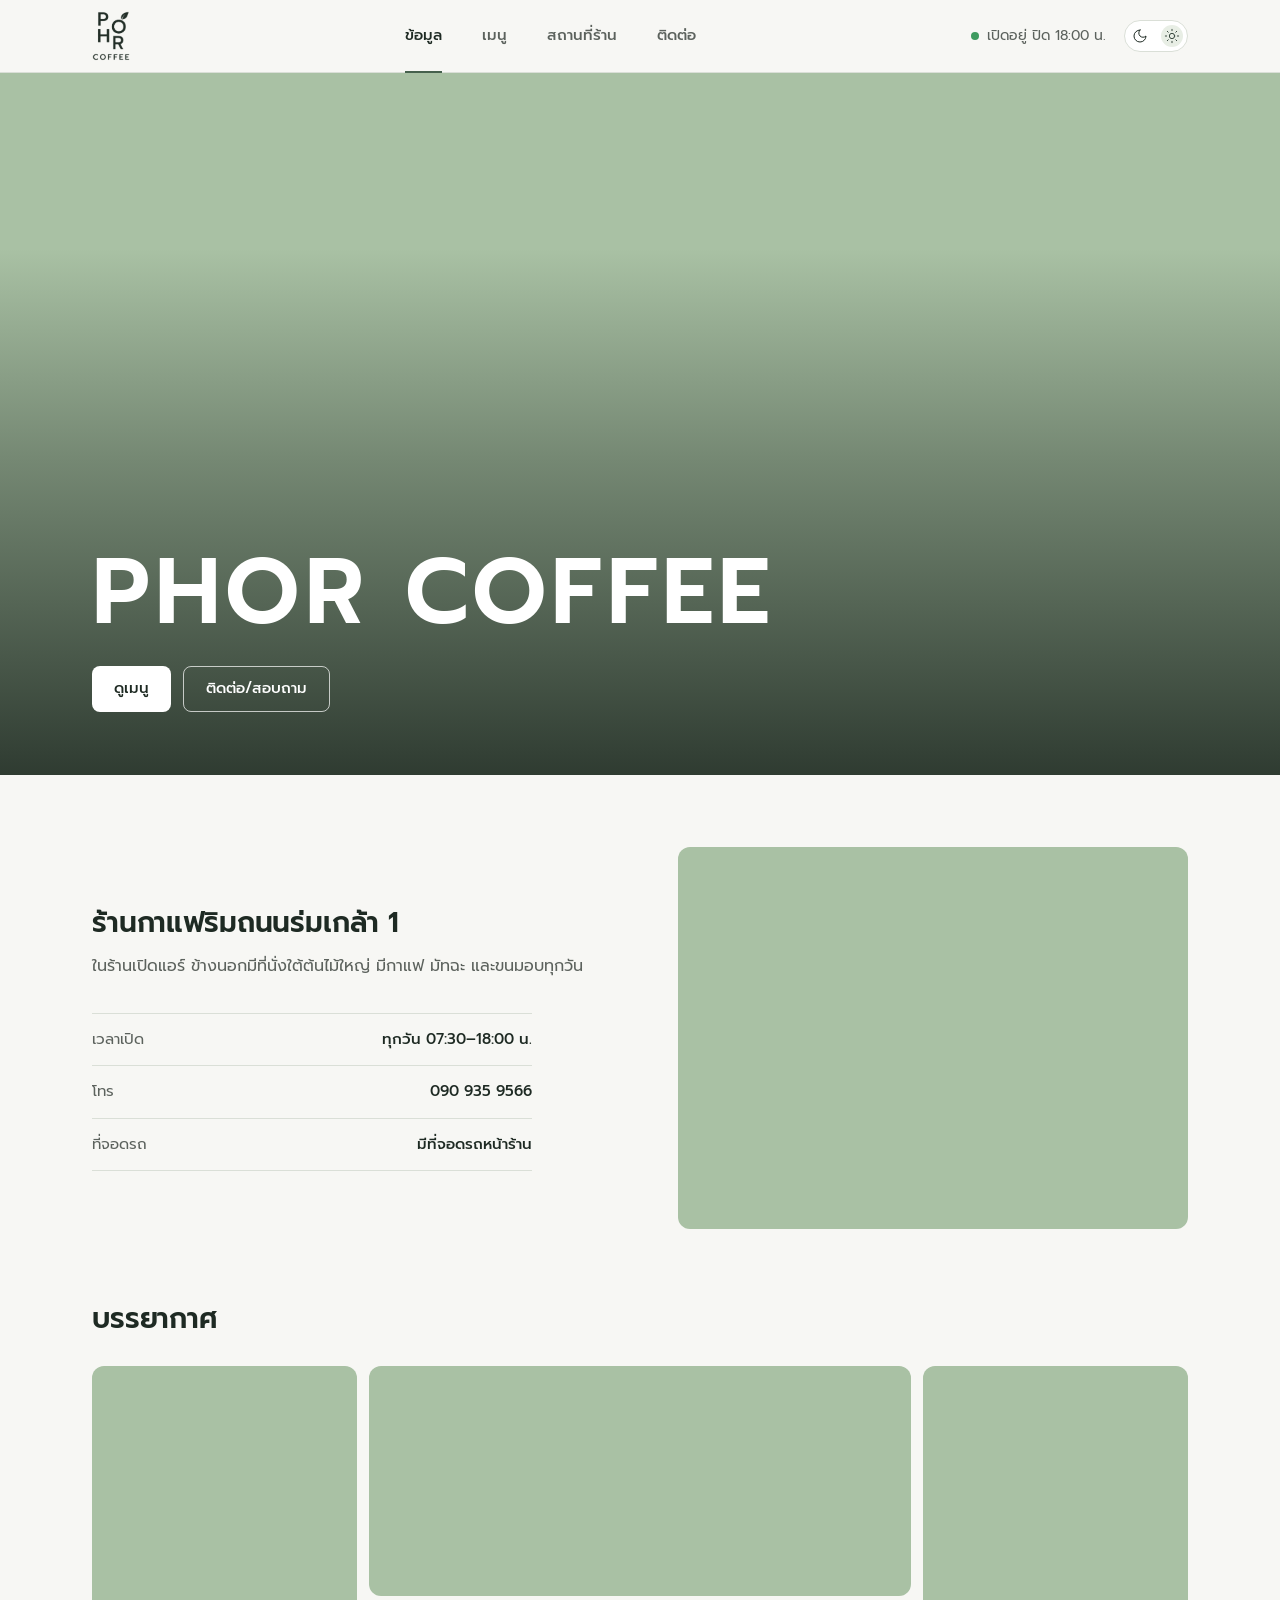
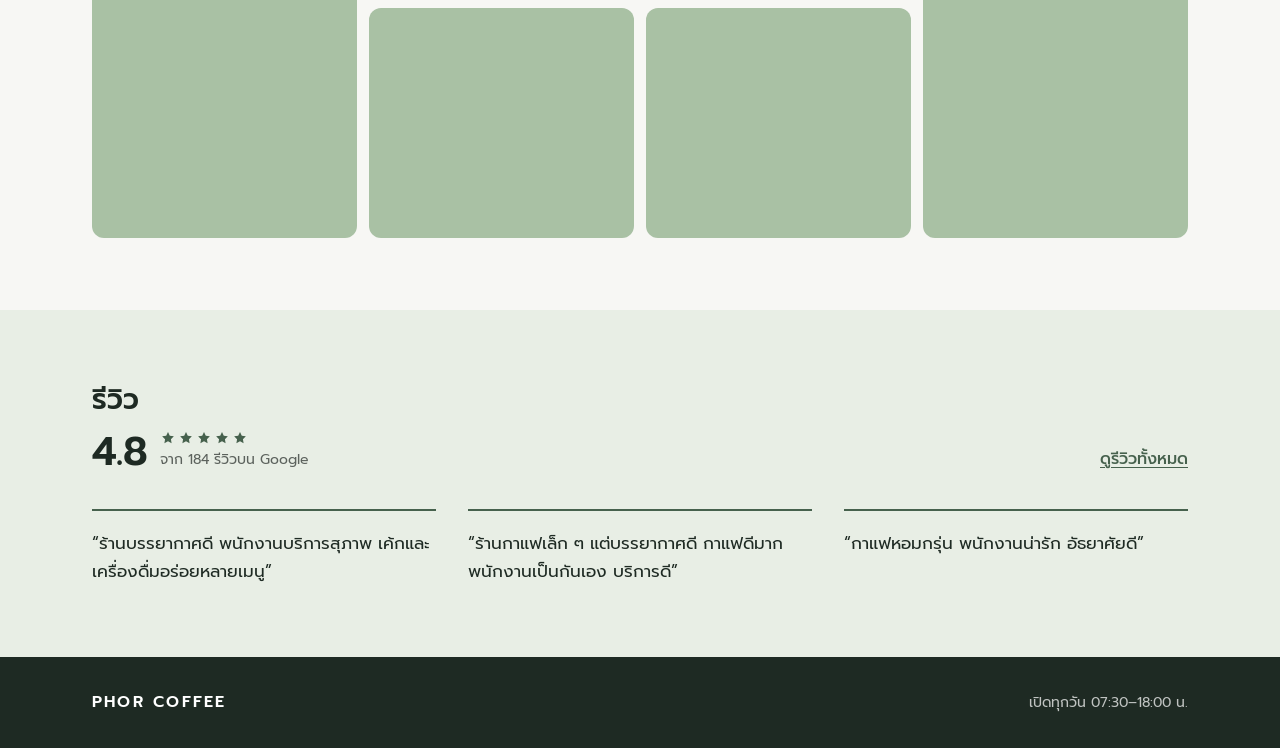
==== commit 9601e410: "Add files via upload" ====
--- a/index.html
+++ b/index.html
@@ -35,7 +35,7 @@
 
 <header class="site-header">
   <div class="container header-row">
-    <a href="index.html" class="brand" id="brand">PHOR COFFEE</a>
+    <a href="index.html" class="brand brand-logo" id="brand" aria-label="PHOR COFFEE หน้าแรก"><span class="logo" aria-hidden="true"></span></a>
     <nav class="nav" aria-label="เมนูหลัก">
       <a href="index.html" aria-current="page">ข้อมูล</a>
       <a href="menu.html">เมนู</a>
--- a/assets/style.css
+++ b/assets/style.css
@@ -77,6 +77,13 @@
 .site-header{position:sticky;top:0;z-index:40;background:var(--header-bg);backdrop-filter:saturate(1.2) blur(8px);border-bottom:1px solid var(--line)}
 .header-row{display:flex;align-items:center;justify-content:space-between;gap:24px;height:72px}
 .brand{font-size:19px;font-weight:600;letter-spacing:.14em}
+/* โลโก้ร้านมุมซ้ายบน: ใช้รูปโลโก้เป็นแม่พิมพ์ (mask) แล้วเติมสีตัวหนังสือ จึงเปลี่ยนสีตามโหมดสว่าง/มืดเอง */
+.brand-logo{display:flex;align-items:center;align-self:stretch;flex:none;border-radius:6px}
+.brand-logo .logo{display:block;height:50px;aspect-ratio:226/298;background:var(--text);
+  -webkit-mask:var(--logo) center/contain no-repeat;mask:var(--logo) center/contain no-repeat;transition:opacity .15s}
+/* ไฟล์ต้นฉบับอยู่ที่ assets/img/logo.png  ฝังไว้ตรงนี้เพื่อให้แสดงได้ทั้งบนเว็บและตอนเปิดไฟล์ในเครื่อง */
+.brand-logo{--logo:url("[data-uri]")}
+.brand-logo:hover .logo{opacity:.78}
 .nav{display:flex;gap:4px;height:100%}
 .nav a{position:relative;display:flex;align-items:center;padding:0 18px;font-size:15px;font-weight:500;color:var(--text-2);transition:color .15s}
 .nav a:hover{color:var(--text)}
@@ -93,6 +100,7 @@
 }
 @media (max-width:699px){
   .header-row{height:56px}
+  .brand-logo .logo{height:42px}
   .nav{position:absolute;left:0;right:0;top:56px;height:46px;background:var(--bg);border-top:1px solid var(--line);display:grid;grid-template-columns:repeat(4,1fr);gap:0;padding:0 8px}
   .nav a{justify-content:center;padding:0 4px;font-size:14px}
   .nav a[aria-current="page"]::after{left:14%;right:14%}
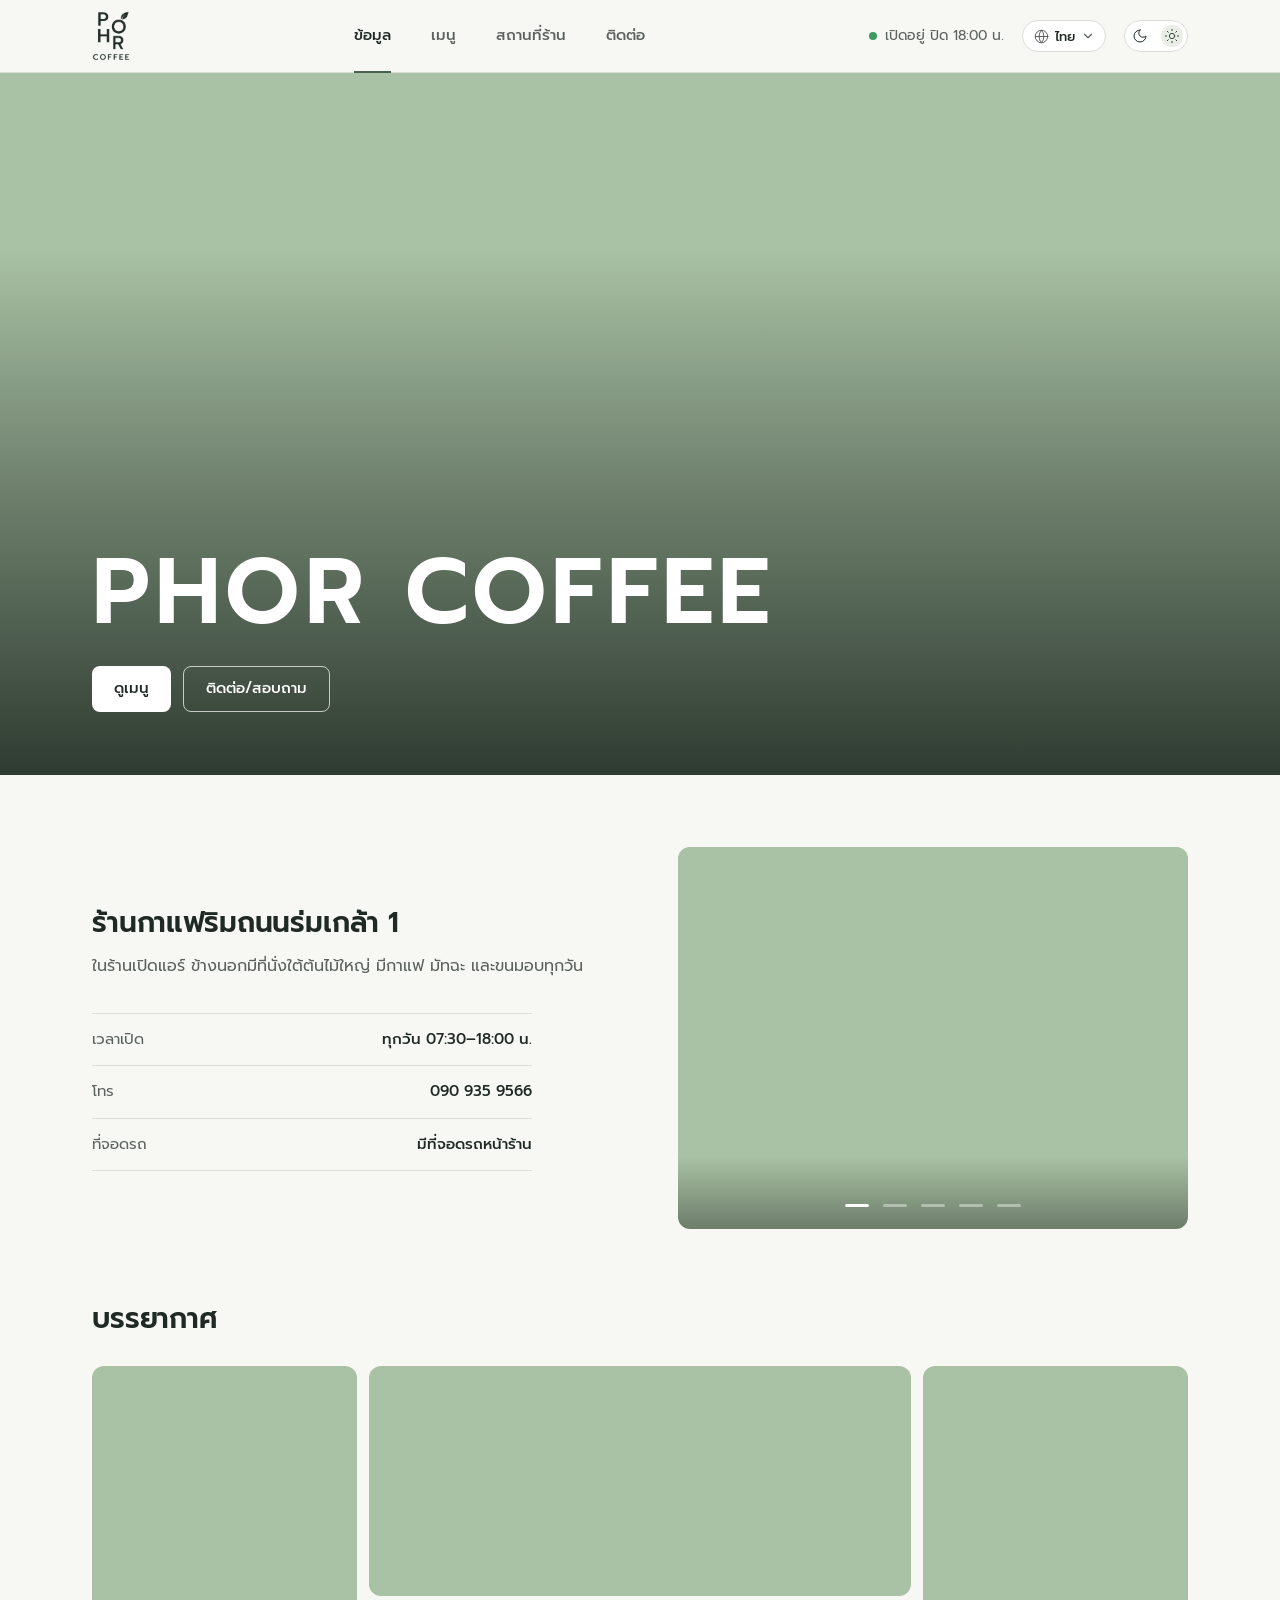
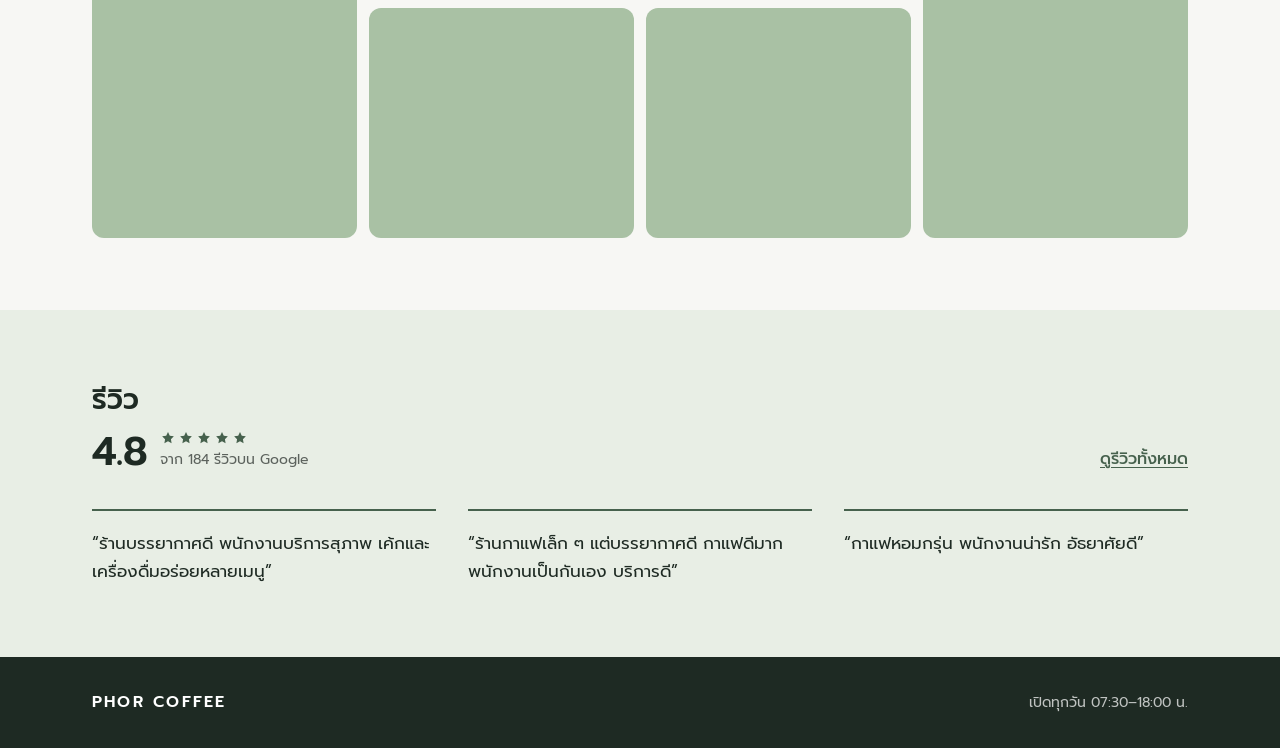
==== commit 7296ad13: "Add files via upload" ====
--- a/index.html
+++ b/index.html
@@ -16,10 +16,10 @@
 <link rel="preconnect" href="https://fonts.gstatic.com" crossorigin>
 <link rel="preconnect" href="https://lh3.googleusercontent.com">
 <link href="https://fonts.googleapis.com/css2?family=Prompt:wght@300;400;500;600&display=swap" rel="stylesheet">
-<script>(function(){var t;try{t=localStorage.getItem("phor-theme")}catch(e){}if(t!=="light"&&t!=="dark")t=matchMedia("(prefers-color-scheme: dark)").matches?"dark":"light";document.documentElement.setAttribute("data-theme",t);var m=document.querySelector('meta[name="theme-color"]');if(m)m.content=t==="dark"?"#121A15":"#F7F7F4"})()</script>
+<script>(function(){var t;try{t=localStorage.getItem("phor-theme")}catch(e){}if(t!=="light"&&t!=="dark")t=matchMedia("(prefers-color-scheme: dark)").matches?"dark":"light";document.documentElement.setAttribute("data-theme",t);var m=document.querySelector('meta[name="theme-color"]');if(m)m.content=t==="dark"?"#121A15":"#F7F7F4";var l=null;try{l=new URLSearchParams(location.search).get("lang")||localStorage.getItem("phor-lang")}catch(e){}if(l==="en"){var d=document.documentElement;d.lang="en";d.classList.add("i18n-pending");setTimeout(function(){d.classList.remove("i18n-pending")},2500)}})()</script>
 <link rel="stylesheet" href="assets/style.css">
 </head>
-<body>
+<body data-page="index">
 
 <svg width="0" height="0" style="position:absolute" aria-hidden="true">
   <symbol id="i-star" viewBox="0 0 24 24"><path d="m12 3 2.7 5.6 6.1.9-4.4 4.3 1 6.1L12 17l-5.4 2.9 1-6.1L3.2 9.5l6.1-.9z"/></symbol>
@@ -35,15 +35,16 @@
 
 <header class="site-header">
   <div class="container header-row">
-    <a href="index.html" class="brand brand-logo" id="brand" aria-label="PHOR COFFEE หน้าแรก"><span class="logo" aria-hidden="true"></span></a>
-    <nav class="nav" aria-label="เมนูหลัก">
-      <a href="index.html" aria-current="page">ข้อมูล</a>
-      <a href="menu.html">เมนู</a>
-      <a href="location.html">สถานที่ร้าน</a>
-      <a href="contact.html">ติดต่อ</a>
+    <a href="index.html" class="brand brand-logo" id="brand" data-i18n-attr="aria-label:brand.home" aria-label="PHOR COFFEE หน้าแรก"><span class="logo" aria-hidden="true"></span></a>
+    <nav class="nav" aria-label="เมนูหลัก" data-i18n-attr="aria-label:nav.label">
+      <a href="index.html" aria-current="page" data-i18n="nav.info">ข้อมูล</a>
+      <a href="menu.html" data-i18n="nav.menu">เมนู</a>
+      <a href="location.html" data-i18n="nav.location">สถานที่ร้าน</a>
+      <a href="contact.html" data-i18n="nav.contact">ติดต่อ</a>
     </nav>
     <div class="header-end">
       <div class="status" id="status" aria-live="polite"><span class="dot"></span><span class="txt"></span></div>
+      <div class="lang-select" id="langSelect"><button type="button" class="ls-trigger" aria-haspopup="menu" aria-expanded="false" aria-controls="langMenu"><svg class="ls-globe" viewBox="0 0 24 24" aria-hidden="true"><circle cx="12" cy="12" r="10"/><path d="M12 2a14.5 14.5 0 0 0 0 20 14.5 14.5 0 0 0 0-20"/><path d="M2 12h20"/></svg><span class="ls-current">ไทย</span><svg class="ls-chev" viewBox="0 0 24 24" aria-hidden="true"><path d="m6 9 6 6 6-6"/></svg></button><ul class="ls-menu" id="langMenu" role="menu"></ul></div>
       <button type="button" class="theme-toggle" id="themeToggle" role="switch" aria-checked="false" aria-label="โหมดมืด"><span class="tg-row"><span class="tg-slot tg-knob"><svg viewBox="0 0 24 24" aria-hidden="true" class="tg-when-light"><circle cx="12" cy="12" r="4"/><path d="M12 2v2"/><path d="M12 20v2"/><path d="m4.93 4.93 1.41 1.41"/><path d="m17.66 17.66 1.41 1.41"/><path d="M2 12h2"/><path d="M20 12h2"/><path d="m6.34 17.66-1.41 1.41"/><path d="m19.07 4.93-1.41 1.41"/></svg><svg viewBox="0 0 24 24" aria-hidden="true" class="tg-when-dark"><path d="M12 3a6 6 0 0 0 9 9 9 9 0 1 1-9-9Z"/></svg></span><span class="tg-slot tg-other"><svg viewBox="0 0 24 24" aria-hidden="true" class="tg-when-light"><path d="M12 3a6 6 0 0 0 9 9 9 9 0 1 1-9-9Z"/></svg><svg viewBox="0 0 24 24" aria-hidden="true" class="tg-when-dark"><circle cx="12" cy="12" r="4"/><path d="M12 2v2"/><path d="M12 20v2"/><path d="m4.93 4.93 1.41 1.41"/><path d="m17.66 17.66 1.41 1.41"/><path d="M2 12h2"/><path d="M20 12h2"/><path d="m6.34 17.66-1.41 1.41"/><path d="m19.07 4.93-1.41 1.41"/></svg></span></span></button>
     </div>
   </div>
@@ -52,13 +53,13 @@
 <main id="main">
   <article class="page" id="page-info">
     <section class="hero">
-      <img id="heroImg" alt="หน้าร้าน PHOR COFFEE อาคารสีเขียวริมถนนร่มเกล้า 1" fetchpriority="high" referrerpolicy="no-referrer">
+      <img id="heroImg" alt="หน้าร้าน PHOR COFFEE อาคารสีเขียวริมถนนร่มเกล้า 1" data-i18n-attr="alt:home.heroAlt" fetchpriority="high" referrerpolicy="no-referrer">
       <div class="hero-content">
         <div class="container">
           <h1 id="heroTitle"></h1>
           <div class="actions">
-            <a class="btn btn-light" href="menu.html">ดูเมนู</a>
-            <a class="btn btn-outline-light js-line" target="_blank" rel="noopener">ติดต่อ/สอบถาม</a>
+            <a class="btn btn-light" href="menu.html" data-i18n="cta.viewMenu">ดูเมนู</a>
+            <a class="btn btn-outline-light js-line" target="_blank" rel="noopener" data-i18n="cta.contact">ติดต่อ/สอบถาม</a>
           </div>
         </div>
       </div>
@@ -72,13 +73,13 @@
           <p class="prose muted" id="aboutText"></p>
           <dl class="quick" id="quick"></dl>
         </div>
-        <figure class="ph" id="aboutImg"></figure>
+        <figure class="ph slides" id="aboutImg" role="region" aria-roledescription="carousel"></figure>
       </div>
     </section>
 
     <section class="section">
       <div class="container">
-        <h2 class="h-sec">บรรยากาศ</h2>
+        <h2 class="h-sec" data-i18n="home.atmosphere">บรรยากาศ</h2>
         <div class="gallery" id="gallery"></div>
       </div>
     </section>
@@ -87,12 +88,13 @@
       <div class="container">
         <div class="reviews-head">
           <div>
-            <h2 class="h-sec">รีวิว</h2>
+            <h2 class="h-sec" data-i18n="home.reviews">รีวิว</h2>
             <div class="rating"><strong id="ratingNum"></strong><span><span class="stars" id="ratingStars"></span><span class="muted" id="ratingCount" style="font-size:14px"></span></span></div>
           </div>
-          <a class="link js-gmaps" target="_blank" rel="noopener">ดูรีวิวทั้งหมด</a>
+          <a class="link js-gmaps" target="_blank" rel="noopener" data-i18n="home.allReviews">ดูรีวิวทั้งหมด</a>
         </div>
         <ul class="quotes" id="quotes"></ul>
+        <p class="quotes-note" id="quotesNote" data-i18n="home.translated" hidden></p>
       </div>
     </section>
   </article>
@@ -106,11 +108,12 @@
 </footer>
 
 <div class="mobile-bar">
-  <a class="btn btn-secondary" id="barCall"><svg class="i" aria-hidden="true"><use href="#i-phone"/></svg>โทร</a>
-  <a class="btn btn-primary js-line" target="_blank" rel="noopener">ติดต่อ/สอบถาม</a>
+  <a class="btn btn-secondary" id="barCall"><svg class="i" aria-hidden="true"><use href="#i-phone"/></svg><span data-i18n="cta.call">โทร</span></a>
+  <a class="btn btn-primary js-line" target="_blank" rel="noopener" data-i18n="cta.contact">ติดต่อ/สอบถาม</a>
 </div>
 
 <script src="assets/data.js"></script>
+<script src="assets/i18n.js"></script>
 <script src="assets/common.js"></script>
 <script src="assets/home.js"></script>
 </body>
--- a/assets/style.css
+++ b/assets/style.css
@@ -43,6 +43,8 @@
   color-scheme:dark;
 }
 *,*::before,*::after{box-sizing:border-box}
+/* ตอนเปิดหน้าเป็นภาษาอังกฤษ ซ่อนไว้ชั่วครู่จนเปลี่ยนข้อความเสร็จ จะไม่เห็นภาษาไทยแวบขึ้นมา */
+html.i18n-pending body{visibility:hidden}
 *{margin:0;padding:0}
 html{-webkit-text-size-adjust:100%;scroll-padding-top:120px}
 body{font-family:'Prompt',system-ui,-apple-system,sans-serif;font-size:var(--fs-md);font-weight:400;line-height:1.7;color:var(--text);background:var(--bg);min-height:100vh;display:flex;flex-direction:column;-webkit-font-smoothing:antialiased}
@@ -90,6 +92,7 @@
 .nav a[aria-current="page"]{color:var(--text)}
 .nav a[aria-current="page"]::after{content:"";position:absolute;left:18px;right:18px;bottom:-1px;height:2px;background:var(--accent)}
 .header-end{display:flex;align-items:center;gap:18px}
+@media (max-width:1023px){.header-end{gap:10px}}
 .status{display:flex;align-items:center;gap:8px;font-size:var(--fs-sm);color:var(--text-2);white-space:nowrap}
 .status .dot{width:8px;height:8px;border-radius:50%;background:var(--status-off)}
 .status.is-open .dot{background:var(--status-on)}
@@ -132,6 +135,30 @@
 
 .about{display:grid;grid-template-columns:1fr 1fr;gap:clamp(32px,6vw,80px);align-items:center}
 .about .ph{aspect-ratio:4/3}
+/* รูปเลื่อนข้างข้อความแนะนำร้าน: รูปใหม่เลื่อนเข้าทับ รูปเดิมเลื่อนออกช้ากว่า (parallax) และหรี่ลงเล็กน้อย */
+.slides{isolation:isolate;touch-action:pan-y;user-select:none;-webkit-user-select:none}
+.sl-view{position:absolute;inset:0;overflow:hidden;border-radius:inherit}
+.sl{position:absolute;inset:0;overflow:hidden;background:var(--placeholder);visibility:hidden;transform:translate3d(var(--x,0%),0,0);z-index:1}
+.sl.is-cur,.sl.is-in,.sl.is-out{visibility:visible}
+.sl.is-in{z-index:2}
+.sl img{position:absolute;inset:0;width:100%;height:100%;object-fit:cover;transform:translate3d(var(--ix,0%),0,0) scale(var(--sc,1));opacity:0;transition:opacity .6s ease}
+.sl.is-loaded img{opacity:1}
+.sl::after{content:"";position:absolute;inset:0;background:#0B110D;opacity:calc(var(--dim,0) * .32);pointer-events:none}
+.sl.anim,.sl.anim img,.sl.anim::after{transition:transform 1.1s cubic-bezier(.65,0,.35,1),opacity 1.1s cubic-bezier(.65,0,.35,1)}
+.sl.anim.is-loaded img{opacity:1}
+.sl.failed img{display:none}
+/* แถบบอกลำดับรูป: แถบของรูปปัจจุบันค่อยๆ เต็มใน 5 วินาที  กดเพื่อไปรูปนั้น */
+.slides::after{content:"";position:absolute;left:0;right:0;bottom:0;height:72px;z-index:3;pointer-events:none;border-radius:0 0 var(--r-md) var(--r-md);background:linear-gradient(to top,rgba(10,16,12,.38),rgba(10,16,12,0))}
+.sl-dots{position:absolute;left:0;right:0;bottom:10px;z-index:4;display:flex;justify-content:center;gap:4px}
+.sl-dot{display:grid;place-items:center;width:34px;height:28px;padding:0;border-radius:6px}
+.sl-dot i{position:relative;display:block;width:24px;height:3px;border-radius:2px;overflow:hidden;background:rgba(255,255,255,.4);transition:background-color .2s}
+.sl-dot:hover i{background:rgba(255,255,255,.65)}
+.sl-dot i::after{content:"";position:absolute;inset:0;border-radius:inherit;background:#fff;transform:scaleX(0);transform-origin:left center}
+.sl-dot.is-cur i::after{animation:sl-fill 5s linear forwards}
+.slides.is-held .sl-dot.is-cur i::after{animation-play-state:paused}
+@keyframes sl-fill{from{transform:scaleX(0)}to{transform:scaleX(1)}}
+.sl-dot:focus-visible{outline:2px solid #fff;outline-offset:0}
+@media (prefers-reduced-motion:reduce){.sl-dot.is-cur i::after{transform:scaleX(1)}}
 .quick{margin-top:32px;border-top:1px solid var(--line);max-width:440px}
 .quick div{display:flex;justify-content:space-between;gap:16px;padding:13px 0;border-bottom:1px solid var(--line);font-size:15px}
 .quick dt{color:var(--text-2)}
@@ -154,6 +181,7 @@
 .quotes{display:grid;grid-template-columns:repeat(3,1fr);gap:32px;margin-top:36px;list-style:none}
 .quotes li{border-top:2px solid var(--accent);padding-top:18px}
 .quotes blockquote{font-size:17px;line-height:1.65;text-wrap:pretty}
+.quotes-note{margin-top:28px;font-size:var(--fs-sm);color:var(--text-2)}
 @media (max-width:699px){.quotes{grid-template-columns:1fr;gap:24px}}
 
 /* ===== หน้า: เมนู ===== */
@@ -354,6 +382,29 @@
 .footer-grid{display:flex;flex-wrap:wrap;align-items:center;justify-content:space-between;gap:12px 24px}
 .site-footer .brand{color:var(--footer-strong);font-size:16px}
 
+/* ---------- ปุ่มเลือกภาษา: ดัดแปลงจากคอมโพเนนต์ Language Selector Dropdown (ปุ่มแคปซูล + รายการที่มีเครื่องหมายถูก) ---------- */
+.lang-select{position:relative;flex:none}
+.ls-trigger{display:flex;align-items:center;gap:6px;height:32px;padding:0 10px 0 11px;border-radius:999px;border:1px solid var(--tg-border);background:var(--tg-track);
+  color:var(--text);font-size:13px;font-weight:500;line-height:1;white-space:nowrap;transition:background-color .2s,border-color .2s}
+.ls-trigger:hover{background:var(--accent-soft)}
+.ls-trigger:focus-visible{outline:2px solid var(--accent);outline-offset:3px;border-radius:999px}
+.ls-trigger svg{flex:none;fill:none;stroke:currentColor;stroke-linecap:round;stroke-linejoin:round}
+.ls-globe{width:15px;height:15px;stroke-width:1.6;color:var(--text-2)}
+.ls-chev{width:14px;height:14px;stroke-width:2;color:var(--text-2);transition:transform .2s}
+.lang-select[data-open] .ls-chev{transform:rotate(180deg)}
+.ls-menu{position:absolute;right:0;top:calc(100% + 8px);z-index:60;min-width:168px;padding:6px;list-style:none;border-radius:14px;
+  background:var(--surface);border:1px solid var(--line);box-shadow:0 14px 34px -12px rgba(20,30,24,.28),0 2px 6px rgba(20,30,24,.06);
+  opacity:0;visibility:hidden;transform:translateY(-4px);transition:opacity .16s ease,transform .16s ease,visibility 0s linear .16s}
+.lang-select[data-open] .ls-menu{opacity:1;visibility:visible;transform:none;transition:opacity .16s ease,transform .16s ease}
+.ls-item{display:flex;align-items:center;gap:10px;width:100%;min-height:40px;padding:0 12px;border-radius:9px;font-size:14px;color:var(--text);text-align:left;transition:background-color .12s}
+.ls-item:hover,.ls-item:focus-visible{background:var(--accent-soft);outline:none}
+.ls-label{flex:1}
+.ls-check{width:16px;height:16px;fill:none;stroke:currentColor;stroke-width:2.2;stroke-linecap:round;stroke-linejoin:round;visibility:hidden}
+.ls-item.is-on{font-weight:600;color:var(--accent)}
+.ls-item.is-on .ls-check{visibility:visible}
+:root[data-theme="dark"] .ls-menu{box-shadow:0 18px 40px -12px rgba(0,0,0,.75)}
+@media (max-width:699px){.ls-trigger{padding:0 9px}.ls-globe{display:none}}
+
 /* ---------- ปุ่มสลับโหมด: ดัดแปลงจากคอมโพเนนต์ ThemeToggle (ขนาด 64×32 ปุ่มกลม 24 ไอคอน Sun/Moon ของ lucide) ---------- */
 .theme-toggle{display:flex;flex:none;box-sizing:border-box;width:64px;height:32px;padding:4px;border-radius:999px;cursor:pointer;background:var(--tg-track);border:1px solid var(--tg-border);transition:background-color .3s,border-color .3s}
 .theme-toggle:focus-visible{outline:2px solid var(--accent);outline-offset:3px}
